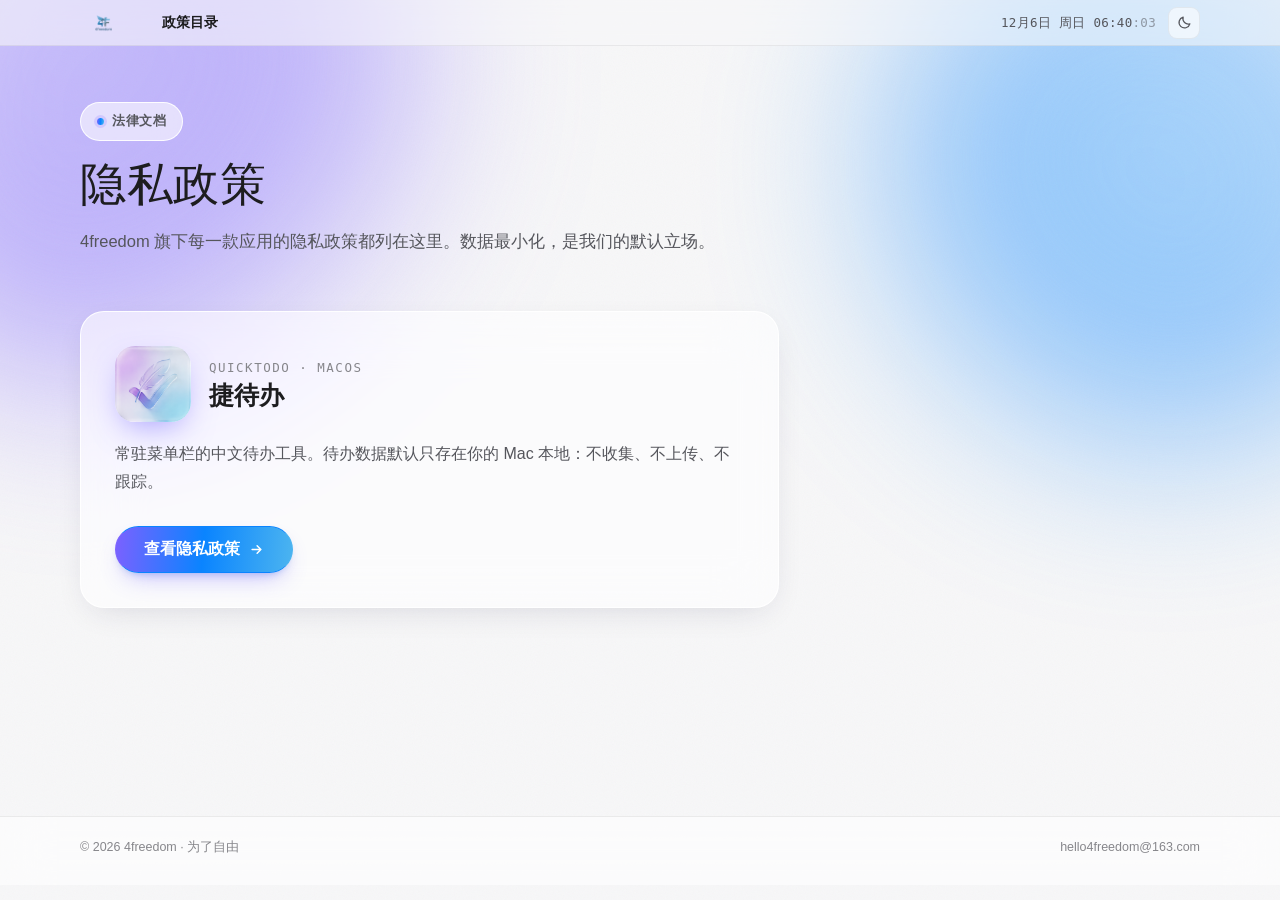
==== index.html @ 7335008e "新增：捷待办隐私政策页与政策目录首页" ====
<!DOCTYPE html>
<html lang="zh-CN">
<head>
  <meta charset="UTF-8">
  <meta name="viewport" content="width=device-width, initial-scale=1.0">
  <title>隐私政策目录 · 4freedom</title>
  <meta name="description" content="4freedom 旗下各款 macOS 应用的隐私政策与法律文档目录。">
  <link rel="icon" type="image/png" sizes="32x32" href="assets/img/favicon-32.png">
  <link rel="icon" type="image/png" sizes="16x16" href="assets/img/favicon-16.png">
  <link rel="apple-touch-icon" sizes="180x180" href="assets/img/apple-touch-icon.png">
  <meta name="theme-color" content="#f7f7f8">
  <link rel="canonical" href="https://kubmanong.github.io/privacy-policy/">
  <meta property="og:site_name" content="4freedom · 为了自由">
  <meta property="og:type" content="website">
  <meta property="og:url" content="https://kubmanong.github.io/privacy-policy/">
  <meta property="og:title" content="隐私政策目录 · 4freedom">
  <meta property="og:description" content="4freedom 旗下各款 macOS 应用的隐私政策与法律文档目录。">
  <meta property="og:locale" content="zh_CN">
  <!-- 首帧主题引导：在样式表渲染前设置 data-theme，避免夜间或手动暗色用户先看到浅色闪烁。
       判定规则与 main.js 保持一致（时间自动 / 手动锁定 / ?theme= 预览）；无 JS 时保持默认浅色 -->
  <script>
    (function () {
      "use strict";
      try {
        var v = localStorage.getItem("qt-theme");
        var mode = (v === "auto" || v === "light" || v === "dark") ? v : "auto";
        var h = new Date().getHours();
        var theme = mode === "auto" ? (h >= 6 && h < 18 ? "light" : "dark") : mode;
        var q = location.search.match(/[?&]theme=(dark|light)/);
        if (q) theme = q[1];
        document.documentElement.setAttribute("data-theme", theme);
        var mc = document.querySelector('meta[name="theme-color"]');
        if (mc) mc.setAttribute("content", theme === "dark" ? "#161618" : "#f7f7f8");
      } catch (e) { /* localStorage 不可用：保持默认浅色 */ }
    })();
  </script>
  <link rel="stylesheet" href="assets/fonts/smiley-sans.css">
  <link rel="stylesheet" href="assets/css/style.css">
</head>
<body>

  <div class="wallpaper" aria-hidden="true">
    <div class="blob blob-1"></div>
    <div class="blob blob-2"></div>
  </div>

  <header class="menubar">
    <div class="container menubar-inner">
      <a class="brand" href="index.html" aria-label="4freedom 隐私政策目录">
        <img class="brand-logo-png" src="assets/img/logo.png" alt="4freedom" width="400" height="223">
      </a>
      <nav class="nav" aria-label="主导航">
        <a href="index.html" aria-current="page">政策目录</a>
      </nav>
      <div class="menubar-right">
        <span class="menubar-clock" data-clock aria-hidden="true"></span>
        <button class="icon-btn" data-theme-toggle aria-label="切换明暗主题"></button>
        <button class="icon-btn menu-toggle" aria-label="打开菜单" aria-expanded="false">
          <svg width="15" height="15" viewBox="0 0 24 24" fill="none" stroke="currentColor" stroke-width="2" stroke-linecap="round"><path d="M4 7h16M4 12h16M4 17h16"/></svg>
        </button>
      </div>
    </div>
  </header>

  <nav class="mobile-nav" aria-label="移动端导航">
    <a href="index.html">政策目录</a>
  </nav>

  <main class="section" style="padding-top:calc(var(--menubar-h) + 56px)">
    <div class="container">
      <div class="section-head reveal">
        <span class="eyebrow"><span class="dot"></span>法律文档</span>
        <h1 class="section-title">隐私政策</h1>
        <p class="section-sub">4freedom 旗下每一款应用的隐私政策都列在这里。数据最小化，是我们的默认立场。</p>
      </div>
      <div class="product-grid">
        <article class="glass product-card reveal">
          <div class="product-card-top">
            <img class="product-icon" src="assets/img/app-icon.png" alt="捷待办应用图标" width="76" height="76" decoding="async">
            <div>
              <div class="product-en">QuickTodo · macOS</div>
              <h3 class="product-name">捷待办</h3>
            </div>
          </div>
          <p class="product-desc">
            常驻菜单栏的中文待办工具。待办数据默认只存在你的 Mac 本地：不收集、不上传、不跟踪。
          </p>
          <div class="product-actions">
            <a class="btn btn-primary" href="quicktodo/privacy.html">
              查看隐私政策
              <svg width="15" height="15" viewBox="0 0 24 24" fill="none" stroke="currentColor" stroke-width="2.4" stroke-linecap="round" stroke-linejoin="round"><path d="M5 12h14m0 0-6-6m6 6-6 6"/></svg>
            </a>
          </div>
        </article>
      </div>
    </div>
  </main>

  <footer class="footer" style="margin-top:80px">
    <div class="container">
      <div class="footer-bottom" style="border-top:none">
        <span>© 2026 4freedom · 为了自由</span>
        <div class="icp-links">
          <a href="mailto:hello4freedom@163.com">hello4freedom@163.com</a>
        </div>
      </div>
    </div>
  </footer>

  <script src="assets/js/main.js"></script>
</body>
</html>
---- assets/fonts/smiley-sans.css ----
@font-face {font-family: 'Smiley Sans Oblique';src: local('Smiley Sans Oblique'), url('L1_4e00_192.woff2');unicode-range: U+4E00-4E02,U+4E03,U+4E07-4E0C,U+4E0D-4E0F,U+4E10-4E12,U+4E13-4E15,U+4E16,U+4E18-4E1E,U+4E1F,U+4E22,U+4E24-4E28,U+4E2A-4E2C,U+4E2D,U+4E30,U+4E32,U+4E34,U+4E38-4E3C,U+4E3D-4E3F,U+4E43,U+4E45,U+4E48-4E4A,U+4E4B-4E51,U+4E52-4E55,U+4E56,U+4E58-4E5A,U+4E5D-4E62,U+4E66,U+4E70-4E72,U+4E73,U+4E7E,U+4E82,U+4E86,U+4E88-4E8A,U+4E8B-4E8D,U+4E8E-4E90,U+4E91-4E93,U+4E94-4E96,U+4E9A-4E9C,U+4E9E,U+4EA1-4EA3,U+4EA4-4EA8,U+4EA9,U+4EAB-4EAF,U+4EB2,U+4EBA,U+4EBF-4EC2,U+4EC5-4EC8,U+4ECA-4ECC,U+4ECD-4ECF,U+4ED1,U+4ED3-4ED5,U+4ED6-4EDA,U+4EE3-4EE6,U+4EEA,U+4EEC,U+4EF0,U+4EF2,U+4EF6-4EF8,U+4EFB,U+4EFD,U+4EFF,U+4F01,U+4F0A,U+4F0D,U+4F0F-4F12,U+4F17-4F1B,U+4F1E-4F21,U+4F24,U+4F26,U+4F2A,U+4F2F-4F31,U+4F34,U+4F36,U+4F38,U+4F3A,U+4F3C,U+4F43,U+4F46,U+4F4D-4F52,U+4F53,U+4F55,U+4F59,U+4F5B-4F5D,U+4F60,U+4F63,U+4F69,U+4F73,U+4F7F,U+4F84,U+4F86,U+4F88,U+4F8B,U+4F8D,U+4F96,U+4F9B,U+4F9D,U+4FA0,U+4FA3,U+4FA5-4FA9,U+4FAE-4FB0,U+4FB5-4FB7,U+4FBF,U+4FC3-4FC5,U+4FCA,U+4FCF-4FD1,U+4FD7-4FD9,U+4FDD,U+4FE0-4FE2,U+4FE9;font-display: swap;}
@font-face {font-family: 'Smiley Sans Oblique';src: local('Smiley Sans Oblique'), url('L1_4fea_192.woff2');unicode-range: U+4FEA,U+4FED-4FF0,U+4FF1,U+4FFA,U+5006,U+5009,U+500B,U+500D,U+5011-5013,U+5014,U+5018-501B,U+501F,U+5021,U+5026,U+502B,U+503A,U+503C,U+503E,U+5047,U+5049,U+504E-5050,U+505A,U+505C,U+5065,U+5074-5078,U+507F,U+5085,U+508D,U+5091,U+5098-509A,U+50A8,U+50AC-50AE,U+50B2-50B4,U+50B5,U+50B7,U+50BB,U+50BE,U+50C5,U+50CF,U+50D1,U+50DA,U+50DE,U+50E5,U+50E7,U+50F5,U+50F9,U+50FB,U+5100,U+5104,U+5109,U+5112,U+511F,U+512A,U+5132,U+513F,U+5141,U+5143-5147,U+5148-514A,U+514B-514E,U+5151-5153,U+5154,U+515A,U+515C,U+5162,U+5165,U+5167-516A,U+516B-516E,U+5170-5172,U+5173-517A,U+517B-517E,U+5180,U+5185,U+5188-518B,U+518C-518E,U+5192,U+5197,U+5199,U+519B-519D,U+51A0,U+51A4-51A6,U+51AC,U+51AF-51B1,U+51B2-51B4,U+51B5-51B8,U+51BB,U+51C0,U+51C4,U+51C6,U+51C9,U+51CC-51CE,U+51CF,U+51D1,U+51DB-51DE,U+51E0-51E2,U+51E4,U+51ED,U+51EF-51F2,U+51F3,U+51F6,U+51F8-51FC,U+51FD,U+51FF-5202,U+5203,U+5206-5208,U+520A,U+5211-5213,U+5217-521C,U+521D,U+5220,U+5224-5226,U+5228-522C,U+522E,U+5230,U+5236-523C,U+5242-5244,U+5247,U+524A,U+524D,U+5251,U+5254,U+5256,U+525B,U+525D,U+5265,U+5267;font-display: swap;}
@font-face {font-family: 'Smiley Sans Oblique';src: local('Smiley Sans Oblique'), url('L1_5268_192.woff2');unicode-range: U+5268,U+5269-526B,U+526F,U+5272,U+5275,U+527F,U+5283,U+5287-528A,U+528D,U+5291,U+529B,U+529D-52A2,U+52A3,U+52A8-52AC,U+52B1-52B4,U+52BF,U+52C1,U+52C3,U+52C7,U+52C9,U+52CB,U+52D2,U+52D5,U+52D8-52DA,U+52DD-52E0,U+52E2,U+52E4,U+52F3,U+52F5,U+52F8,U+52FA-52FC,U+52FE-5301,U+5305-5307,U+5308,U+5315-5318,U+5319,U+5320,U+5323,U+532A,U+5339-533C,U+533E-5342,U+5343,U+5347-534B,U+534E-5350,U+5351-5358,U+535A,U+535C,U+5360-5363,U+5364,U+5366-5368,U+536B,U+536F-5372,U+5373-5376,U+5377-5379,U+537B,U+537F,U+5382,U+5385-5387,U+5389,U+538B-538D,U+5395,U+5398,U+539A,U+539F,U+53A2,U+53A6,U+53A8,U+53AD,U+53B2,U+53BB,U+53BF,U+53C1-53C4,U+53C8-53CE,U+53D1,U+53D4,U+53D6-53DA,U+53DB,U+53E0,U+53E2-53E7,U+53E8-53F1,U+53F2-53F4,U+53F6-53FA,U+53FC-53FE,U+5401,U+5403-5405,U+5406,U+5408-540B,U+540C-5412,U+5413,U+5415,U+5417,U+541B,U+541D-5421,U+5426-542A,U+542B-5430,U+5431,U+5433-5436,U+5438-543A,U+543B;font-display: swap;}
@font-face {font-family: 'Smiley Sans Oblique';src: local('Smiley Sans Oblique'), url('L1_543c_192.woff2');unicode-range: U+543C,U+543E,U+5440,U+5442,U+5446,U+5448,U+544A,U+5450,U+5455,U+5458,U+545B-545D,U+5462,U+5468,U+5473,U+5475,U+547B-547E,U+5484,U+548B-548D,U+548F-5491,U+5492,U+5495-5497,U+5499,U+54A7-54A9,U+54AA,U+54AC,U+54B1,U+54B3,U+54B8,U+54BD,U+54C0-54C2,U+54C4,U+54C6-54CA,U+54CD-54CF,U+54D1,U+54D7,U+54DF,U+54E1,U+54E5-54E7,U+54E8-54EB,U+54ED-54EF,U+54F2,U+54FA,U+54FC,U+5501,U+5506-5508,U+5509,U+5510,U+5520,U+5524,U+5527,U+552C,U+552E-5530,U+5531,U+553E,U+5543-5545,U+5546,U+554A,U+554F,U+5553,U+555E,U+5561,U+5564-5567,U+556A,U+5570,U+5578,U+557C,U+5582,U+5584,U+5587,U+5589-558B,U+5598,U+559A,U+559C-559E,U+55A7,U+55AA,U+55AC,U+55AE,U+55B2-55B4,U+55B7,U+55BB,U+55C5-55C7,U+55CE,U+55D3,U+55DA,U+55DC,U+55E1,U+55E6,U+55FD,U+5600,U+5609,U+5614,U+5617,U+561B,U+5629,U+562F,U+5631-5633,U+5634,U+5636,U+5639,U+563B,U+563F,U+5668-566B,U+5674,U+5678,U+5687,U+568E,U+56A3,U+56A8,U+56B4,U+56B7,U+56BC,U+56C2,U+56CA,U+56D1,U+56DA-56DC,U+56DE,U+56E0,U+56E2,U+56E4,U+56EA,U+56ED,U+56F0-56F2,U+56F4,U+56FA,U+56FD-56FF,U+5703,U+5706,U+5708,U+570B,U+570D,U+5712-5714,U+5716,U+5718,U+571F,U+5723,U+5728,U+5730,U+573A,U+573E,U+5740,U+5747,U+574A,U+574E-5752,U+5757,U+575A-575C,U+575D,U+575F-5762,U+5764,U+5766,U+576A,U+576F,U+5777,U+5782-5784;font-display: swap;}
@font-face {font-family: 'Smiley Sans Oblique';src: local('Smiley Sans Oblique'), url('L1_5784_192.woff2');unicode-range: U+5784,U+578B,U+5792,U+579B,U+57A2,U+57A6,U+57AB,U+57AE,U+57C2-57C4,U+57CB,U+57CE,U+57DF-57E1,U+57F7,U+57F9-57FB,U+5802,U+5805-5807,U+5815,U+5821,U+5824,U+582A,U+582F-5832,U+5834-5836,U+583F,U+584A,U+584C,U+5851,U+5854,U+5857-5859,U+585E,U+586B,U+5875,U+5883,U+5885,U+588A,U+5893,U+5899,U+589C,U+589E-58A0,U+58A8-58AA,U+58AE,U+58B3,U+58BE,U+58C1,U+58C7,U+58D3,U+58D8,U+58DE-58E0,U+58E4,U+58E9,U+58EB-58ED,U+58EE-58F1,U+58F3,U+58F6,U+58F9-58FB,U+58FD,U+5904,U+5907,U+590D,U+590F,U+5915-5917,U+591A,U+591C,U+591F-5921,U+5922,U+5925,U+5927,U+5929-592C,U+592D-5930,U+5931,U+5934,U+5937-593B,U+593E,U+5947-594A,U+594B,U+594F,U+5951,U+5954,U+5956-5958,U+5960,U+5962,U+5965,U+5967,U+596A,U+596E,U+5973-5975,U+5976,U+5978-597A,U+597D,U+5982-5985,U+5986-5989,U+5992-5994,U+5996,U+5999,U+599D,U+59A5,U+59A8,U+59AE,U+59B3,U+59B9,U+59BB,U+59C6,U+59CA-59CC,U+59D0-59D2,U+59D3-59D5,U+59DA,U+59DC,U+59E5,U+59E8,U+59FB,U+59FF,U+5A01,U+5A03-5A05,U+5A07,U+5A18,U+5A1B-5A1D,U+5A1F,U+5A25,U+5A31,U+5A36,U+5A41,U+5A46,U+5A49,U+5A5A,U+5A66,U+5A6A,U+5A74,U+5A76,U+5A7F,U+5A92,U+5A9A,U+5AB3,U+5ABD,U+5AC1-5AC3,U+5AC9,U+5ACC,U+5AE9,U+5B0C,U+5B30,U+5B38,U+5B50,U+5B54-5B56,U+5B57-5B5A,U+5B5D,U+5B5F,U+5B63-5B65,U+5B66,U+5B69,U+5B6B;font-display: swap;}
@font-face {font-family: 'Smiley Sans Oblique';src: local('Smiley Sans Oblique'), url('L1_5b6c_192.woff2');unicode-range: U+5B6C,U+5B75,U+5B78,U+5B7D,U+5B81,U+5B83,U+5B85,U+5B87-5B8A,U+5B8B-5B8D,U+5B8F,U+5B97-5B9F,U+5BA0-5BA5,U+5BA6,U+5BAA-5BAC,U+5BAE,U+5BB0,U+5BB3-5BB7,U+5BB9,U+5BBD-5BC0,U+5BC2,U+5BC4-5BC8,U+5BCC,U+5BD2-5BD4,U+5BDD-5BE0,U+5BE1-5BE3,U+5BE5-5BE7,U+5BE8-5BEA,U+5BEB-5BED,U+5BF5-5BF7,U+5BF8-5BFD,U+5BFF,U+5C01,U+5C04,U+5C06-5C0C,U+5C0D-5C10,U+5C11,U+5C14,U+5C16,U+5C18,U+5C1A,U+5C1D,U+5C24,U+5C27,U+5C2C,U+5C31,U+5C34,U+5C38,U+5C3A,U+5C3C-5C43,U+5C45-5C47,U+5C48-5C4C,U+5C4D-5C50,U+5C51,U+5C55,U+5C5C,U+5C5E,U+5C60-5C63,U+5C64-5C66,U+5C6C,U+5C6F,U+5C71,U+5C79,U+5C7F,U+5C81-5C83,U+5C94,U+5C96-5C98,U+5C9B,U+5CA1,U+5CA9,U+5CAD,U+5CB3,U+5CB8,U+5CE1,U+5CE6,U+5CE8,U+5CED,U+5CF0,U+5CF6,U+5CFB,U+5CFD,U+5D07,U+5D0E,U+5D14,U+5D16-5D18,U+5D1B,U+5D29,U+5D2D,U+5D4C,U+5D84,U+5DBA,U+5DBC-5DBE,U+5DC5,U+5DCD,U+5DD2,U+5DDD-5DDF,U+5DE1-5DE3,U+5DE5-5DEA,U+5DEB,U+5DEE,U+5DF1-5DF5,U+5DF7,U+5DFE,U+5E01-5E04,U+5E05-5E07,U+5E08,U+5E0C,U+5E10,U+5E15-5E17,U+5E18,U+5E1A,U+5E1C-5E1E,U+5E25-5E27,U+5E2B,U+5E2D-5E2F,U+5E33,U+5E36;font-display: swap;}
@font-face {font-family: 'Smiley Sans Oblique';src: local('Smiley Sans Oblique'), url('L1_5e37_192.woff2');unicode-range: U+5E37-5E39,U+5E3D,U+5E45,U+5E4C,U+5E55,U+5E5F,U+5E62-5E64,U+5E6B,U+5E72-5E75,U+5E76,U+5E78-5E7A,U+5E7B-5E80,U+5E84,U+5E86-5E88,U+5E8A,U+5E8F-5E91,U+5E93-5E96,U+5E97,U+5E99-5E9B,U+5E9C,U+5E9E-5EA0,U+5EA6-5EA8,U+5EAB,U+5EAD,U+5EB5-5EB9,U+5EC1-5EC3,U+5EC8-5ECB,U+5ED3,U+5EDA,U+5EDF-5EE1,U+5EE2-5EE4,U+5EEC,U+5EF3,U+5EF6-5EF8,U+5EFA,U+5F00,U+5F02-5F05,U+5F0A,U+5F0F,U+5F13,U+5F15,U+5F17-5F19,U+5F1B,U+5F1F-5F21,U+5F25-5F28,U+5F2F,U+5F31,U+5F35,U+5F37,U+5F39-5F3B,U+5F48,U+5F4C,U+5F4E,U+5F52-5F54,U+5F55,U+5F59,U+5F62,U+5F64,U+5F69-5F6B,U+5F6C-5F6E,U+5F70-5F72,U+5F79,U+5F7B-5F7D,U+5F80-5F82,U+5F84-5F86,U+5F88,U+5F8A-5F8D,U+5F90-5F93,U+5F97-5F9A,U+5F9E,U+5FA1,U+5FAA,U+5FAE,U+5FB7,U+5FB9,U+5FBD,U+5FC3,U+5FC5-5FC7,U+5FCC-5FCE,U+5FD7-5FDA,U+5FE0,U+5FE7,U+5FEB,U+5FF1,U+5FF5,U+5FFD,U+5FFF-6002,U+600E,U+6012,U+6014-6017,U+601C-601E,U+6020-6022,U+6025,U+6027-6029,U+602A,U+602F,U+603B,U+6043,U+604B,U+604D,U+6050,U+6052,U+6055,U+6062,U+6064-6066,U+6068-606A,U+606C-606E,U+606F-6071,U+6073,U+6076,U+607C,U+6084-6086,U+6089,U+608D,U+6094,U+6096,U+609F-60A1,U+60A3,U+60A6,U+60A8,U+60AC,U+60AF,U+60B2,U+60B4,U+60B6,U+60BC,U+60C5,U+60CA-60CC,U+60D1;font-display: swap;}
@font-face {font-family: 'Smiley Sans Oblique';src: local('Smiley Sans Oblique'), url('L1_60d2_192.woff2');unicode-range: U+60D2,U+60D5,U+60DC,U+60DF-60E2,U+60E6-60EA,U+60EB,U+60ED,U+60EF-60F2,U+60F3,U+60F6,U+60F9,U+6101,U+6108-610A,U+610F,U+6115,U+611A-611C,U+611F,U+6123-6125,U+6127,U+613F,U+6148,U+614B-614D,U+614E,U+6155,U+6158,U+615A,U+6162-6164,U+6167-6169,U+616E,U+6170,U+6176-6178,U+6182,U+618A-618C,U+618E,U+6190-6192,U+6194,U+61A4,U+61A8,U+61AB,U+61B2,U+61B6,U+61BE,U+61C2,U+61C7-61CB,U+61D2,U+61E6,U+61F2,U+61F6-61F9,U+61FC,U+6200,U+6208,U+620A,U+620C,U+620E-6213,U+6216,U+6218,U+621A,U+622A,U+6230,U+6232-6235,U+6236-6238,U+623F-6242,U+6247,U+624B,U+624D-624F,U+6251-6255,U+6258,U+625B,U+6263,U+6267,U+6269,U+626B-6271,U+6273,U+6276,U+6279,U+627C,U+627E-6281,U+6284,U+628A,U+6291-6294,U+6295-6299,U+629A-629C,U+62A0-62A3,U+62A4-62A6,U+62AB-62AD,U+62B1,U+62B5,U+62B9,U+62BC-62BE,U+62C2,U+62C4-62C8,U+62C9,U+62CC-62CF,U+62D0,U+62D2-62D5,U+62D6-62DA,U+62DB-62DD,U+62DF,U+62E2-62E4,U+62E5-62EA,U+62EC-62EE,U+62EF,U+62F1,U+62F3-62F5,U+62F7,U+62FC-6300,U+6301-6303,U+6307,U+6309,U+630E,U+6311,U+6316,U+631A,U+631F-6322,U+6323-6326;font-display: swap;}
@font-face {font-family: 'Smiley Sans Oblique';src: local('Smiley Sans Oblique'), url('L1_6326_192.woff2');unicode-range: U+6326,U+6328,U+632A-632C,U+632F,U+633A,U+633D-633F,U+6342,U+6345-6347,U+6349,U+634C-6351,U+6355,U+635E-6360,U+6361-6364,U+6367,U+636E,U+6376-6378,U+637A-637C,U+6380,U+6382-6385,U+6388-638A,U+638C,U+638F-6391,U+6392,U+6398-639A,U+63A0,U+63A2,U+63A5,U+63A7-63AB,U+63B0,U+63B7,U+63BA,U+63C0,U+63C9,U+63CD,U+63CF-63D1,U+63D2,U+63DA-63DC,U+63E1,U+63E3,U+63E9-63EB,U+63ED-63EF,U+63F4,U+63FD,U+6400-6403,U+6405,U+640D,U+640F,U+6413-6415,U+6416-6418,U+641C,U+641E,U+642C-642E,U+6436,U+643A,U+6444,U+6446-6448,U+644A,U+6454,U+6458,U+645F,U+6467,U+6469,U+646F,U+6473,U+6478-647A,U+647B,U+6487-6489,U+6490-6494,U+6495,U+649A,U+649E,U+64A4-64A6,U+64A9,U+64AB-64AF,U+64B0,U+64B2,U+64B5,U+64BC,U+64BF,U+64C1-64C3,U+64C5,U+64C7,U+64CA-64CC,U+64CD-64CF,U+64D2,U+64D4,U+64DA,U+64E0-64E2,U+64E6,U+64EC,U+64F0-64F3,U+64F4,U+64FA,U+64FE,U+6500,U+6506,U+650F,U+6514,U+6519,U+651C-651E,U+6524,U+652A,U+652C,U+652F,U+6536,U+6539,U+653B,U+653E-6540,U+6545,U+6548,U+654C,U+654F,U+6551,U+6557-655A,U+655B,U+655E,U+6562-6564,U+6566,U+656C,U+6570,U+6572,U+6574-6576,U+6577-6579,U+6582-6584,U+6587,U+658B-658D,U+6591,U+6597,U+6599,U+659C,U+659F,U+65A4-65A6,U+65A7,U+65A9,U+65AC-65AE,U+65AF-65B1;font-display: swap;}
@font-face {font-family: 'Smiley Sans Oblique';src: local('Smiley Sans Oblique'), url('L1_65b1_192.woff2');unicode-range: U+65B1,U+65B7,U+65B9,U+65BD,U+65C1,U+65C5,U+65CB,U+65CF,U+65D7,U+65E0,U+65E2,U+65E5-65EA,U+65EC-65EE,U+65F1,U+65F6-65F8,U+65FA,U+6602,U+6606,U+660C,U+660E-6610,U+6613-6615,U+661F-6621,U+6625,U+6627-6629,U+662D,U+662F,U+663C,U+663E,U+6642-6644,U+6649,U+664B-664D,U+6652-6654,U+6655,U+665A,U+665D,U+6666,U+6668,U+666E-6671,U+6674,U+6676,U+667A,U+667E,U+6682,U+6687-6689,U+6691,U+6696-6698,U+66A2,U+66AB,U+66AE,U+66B4,U+66C6,U+66C9,U+66D9,U+66DD,U+66E0,U+66EC,U+66F0,U+66F2,U+66F4,U+66F8-66FA,U+66FC,U+66FE-6701,U+6703,U+6708-670A,U+670B,U+670D,U+6717,U+671B,U+671D,U+671F,U+6726,U+6728,U+672A-672D,U+672F,U+6731,U+6734-6736,U+673A,U+673D,U+6740,U+6742-6744,U+6746,U+6749,U+674E-6752,U+6756,U+675C,U+675F-6762,U+6765,U+6768,U+676D,U+676F-6772,U+677E-6780,U+6781,U+6784,U+6789,U+6790,U+6795,U+6797,U+679A,U+679C-679E,U+67A2-67A4,U+67AA-67AC,U+67AF,U+67B6,U+67C4,U+67CF-67D5,U+67DC,U+67E0,U+67E5,U+67EC,U+67F1,U+67F3-67F6,U+67FF,U+6805,U+6807-6809,U+680B,U+680F,U+6811,U+6813,U+6816-6818,U+6821,U+682A,U+6837-683A,U+683C-683E,U+6842-6844,U+6846,U+6848,U+684C,U+6850-6852,U+6854,U+6863,U+6865-6867,U+6868-686A,U+6876,U+6881,U+6885-6887,U+6897,U+689D,U+68A2,U+68A6-68A8;font-display: swap;}
@font-face {font-family: 'Smiley Sans Oblique';src: local('Smiley Sans Oblique'), url('L1_68a8_192.woff2');unicode-range: U+68A8,U+68AD,U+68AF-68B1,U+68B3,U+68C0,U+68C4,U+68C9,U+68CB,U+68CD,U+68D2,U+68D5,U+68D7-68D9,U+68DA,U+68DF-68E1,U+68E7,U+68EE,U+68F1-68F3,U+68F5,U+68FA,U+6905,U+690D-690F,U+6912,U+692D,U+6930,U+693F,U+694A,U+6953,U+695A,U+696D,U+6975,U+6977,U+697C,U+6982,U+6984,U+6986,U+6994-6996,U+699C,U+69A8,U+69AE,U+69B4,U+69CB,U+69CD,U+69D0,U+69DB,U+69F3,U+69FD,U+6A01-6A03,U+6A13,U+6A19,U+6A1E-6A20,U+6A21,U+6A23,U+6A2A,U+6A31,U+6A38-6A3A,U+6A44,U+6A4B,U+6A58-6A5A,U+6A5F,U+6A61-6A63,U+6A6B,U+6A71,U+6A80,U+6A90,U+6A94,U+6AA2,U+6AAC,U+6AB8,U+6ABB,U+6AC3,U+6AE5,U+6AFB,U+6B04,U+6B0A,U+6B20-6B24,U+6B27,U+6B32,U+6B3A,U+6B3D-6B3F,U+6B47,U+6B49,U+6B4C,U+6B4E,U+6B50,U+6B61-6B68,U+6B6A,U+6B72,U+6B78-6B7A,U+6B7B-6B7D,U+6B83,U+6B89-6B8C,U+6B96,U+6B98,U+6BB2,U+6BB4-6BB6,U+6BB7,U+6BBA,U+6BBC,U+6BBF-6BC2,U+6BC5-6BC7,U+6BCD,U+6BCF,U+6BD2,U+6BD4-6BD6,U+6BD9,U+6BDB,U+6BE1,U+6BEB,U+6BEF,U+6C08,U+6C0F,U+6C11,U+6C13-6C15,U+6C1B,U+6C22-6C24,U+6C27-6C29,U+6C2B,U+6C2E-6C30,U+6C34,U+6C38,U+6C41-6C43,U+6C47,U+6C49,U+6C57,U+6C59,U+6C5B,U+6C5D-6C62,U+6C64,U+6C6A,U+6C70,U+6C79-6C7B,U+6C7D,U+6C81,U+6C83,U+6C88-6C8A,U+6C90,U+6C92,U+6C96,U+6C99,U+6C9B,U+6C9F,U+6CA1,U+6CA5-6CA8,U+6CAA-6CAC,U+6CAE,U+6CB3,U+6CB8-6CBA;font-display: swap;}
@font-face {font-family: 'Smiley Sans Oblique';src: local('Smiley Sans Oblique'), url('L1_6cba_192.woff2');unicode-range: U+6CBA,U+6CBB-6CC0,U+6CC1,U+6CC4,U+6CC9-6CCB,U+6CCC,U+6CD5,U+6CDB,U+6CDE,U+6CE1-6CE4,U+6CE5,U+6CE8,U+6CEA,U+6CF0,U+6CF3,U+6CF5,U+6CFB-6CFE,U+6D01,U+6D0B,U+6D12,U+6D17,U+6D1B,U+6D1E,U+6D25,U+6D2A,U+6D32,U+6D36,U+6D3B-6D3F,U+6D41,U+6D45-6D48,U+6D4A-6D4C,U+6D4E-6D50,U+6D51,U+6D53,U+6D59,U+6D66,U+6D69-6D6B,U+6D6E,U+6D74,U+6D77-6D79,U+6D82,U+6D88-6D8A,U+6D8C,U+6D95,U+6D9B,U+6D9D,U+6DA1,U+6DA3-6DA5,U+6DA6-6DAA,U+6DAE-6DB0,U+6DB2,U+6DB5,U+6DBC,U+6DC0,U+6DC6,U+6DCB-6DCD,U+6DD1-6DD3,U+6DD8,U+6DDA,U+6DE1,U+6DE4,U+6DE8-6DEC,U+6DEE,U+6DF1,U+6DF3,U+6DF5,U+6DF7,U+6DF9-6DFC,U+6E05,U+6E0A,U+6E10,U+6E14,U+6E17,U+6E19,U+6E1B,U+6E1D,U+6E20-6E22,U+6E23-6E25,U+6E26,U+6E29,U+6E2C,U+6E2F,U+6E32,U+6E34,U+6E38,U+6E3A,U+6E3E,U+6E43,U+6E4A,U+6E56,U+6E58,U+6E67,U+6E6F,U+6E7E-6E80,U+6E83,U+6E85,U+6E89,U+6E90,U+6E9C-6E9E,U+6EA2,U+6EAA-6EAC,U+6EAF,U+6EB6,U+6EBA,U+6EC4-6EC6,U+6EC7,U+6ECB-6ECD,U+6ED1,U+6ED4,U+6EDA,U+6EDE,U+6EE1,U+6EE4-6EE6,U+6EE8-6EEA,U+6EEC,U+6EEF,U+6EF2,U+6EF4,U+6EFE-6F00,U+6F01-6F03,U+6F06,U+6F0F,U+6F13-6F15,U+6F20,U+6F22,U+6F2B,U+6F31-6F33,U+6F38,U+6F3E-6F40,U+6F47,U+6F51,U+6F54,U+6F58,U+6F5B-6F5D,U+6F64,U+6F6D-6F6F,U+6F70,U+6F80,U+6F84,U+6F86-6F89,U+6F8E,U+6F97,U+6F9C,U+6FA1;font-display: swap;}
@font-face {font-family: 'Smiley Sans Oblique';src: local('Smiley Sans Oblique'), url('L1_6fa2_192.woff2');unicode-range: U+6FA2,U+6FA4,U+6FB1,U+6FB3,U+6FC0-6FC2,U+6FC3,U+6FD2,U+6FD5,U+6FD8,U+6FDF,U+6FE4,U+6FEB,U+6FF1,U+6FFA,U+6FFE,U+7009,U+7011,U+7015,U+701D,U+703E,U+704C,U+7051,U+7058,U+7063,U+706B,U+706D,U+706F-7071,U+7075-7077,U+7078,U+707C-7080,U+7089-708B,U+708E,U+7092,U+7095,U+70AB-70AF,U+70B8-70BA,U+70BC,U+70C1-70C3,U+70C8,U+70CF,U+70D8-70DA,U+70DB,U+70DF,U+70E4,U+70E6-70E8,U+70EB,U+70ED,U+70F9,U+7109-710B,U+7115,U+711A,U+7121,U+7126,U+7130,U+7136,U+7149,U+714C,U+714E,U+7159,U+715E,U+7164-7166,U+7167,U+7169,U+716E,U+717D,U+7184,U+718A,U+718F,U+7192,U+7194,U+7199,U+719F,U+71AC,U+71B1,U+71C3,U+71C8,U+71D2,U+71D5,U+71D9,U+71DF,U+71E5-71E7,U+71ED,U+7206,U+720D,U+7210,U+721B,U+722A,U+722C-722E,U+7231-7233,U+7235-723B,U+723D-723F,U+7246-7249,U+724C,U+7259,U+725B,U+7261-7263,U+7267,U+7269,U+7272,U+7275,U+7279-727B,U+727D,U+7280-7282,U+72A7,U+72AC,U+72AF,U+72B6,U+72B9,U+72C0,U+72C2,U+72C8,U+72D0,U+72D7,U+72DE,U+72E0-72E2,U+72EC-72EF,U+72F0-72F2,U+72F8-72FA,U+72FC-72FE,U+730E,U+7316,U+7319,U+731B-731D,U+7329-732D,U+732E,U+7334,U+7336,U+733E-7340,U+7344-7346,U+734E,U+7368,U+7370,U+7372,U+7375,U+7378,U+737B,U+7384,U+7387,U+7389,U+738B,U+7396,U+739B,U+73A9,U+73AB,U+73AF-73B1,U+73B2,U+73B7,U+73BB,U+73CA,U+73CD;font-display: swap;}
@font-face {font-family: 'Smiley Sans Oblique';src: local('Smiley Sans Oblique'), url('L1_73ce_192.woff2');unicode-range: U+73CE,U+73E0,U+73ED,U+73FE,U+7403,U+7405-7407,U+7409,U+7410,U+7422,U+7433-7435,U+743C,U+7459,U+745E-7460,U+7463,U+7469-746B,U+7470,U+7483,U+74A7,U+74B0,U+74CA,U+74DC,U+74E2-74E5,U+74E6,U+74F6-74F8,U+7518,U+751A,U+751C,U+751F,U+7523,U+7525,U+7528-752A,U+752B,U+752F-7534,U+7535,U+7537-7539,U+753B,U+7545,U+754C,U+754F,U+7554,U+7559,U+755C-755E,U+7562,U+7565,U+756A-756C,U+7570,U+7574,U+7576,U+7578,U+7586-7588,U+758A,U+758F,U+7591,U+7597,U+7599-759B,U+759F,U+75A4,U+75AB,U+75AE-75B0,U+75B2,U+75B9,U+75BC,U+75BE,U+75C5,U+75C7,U+75CA,U+75D2,U+75D5,U+75D8,U+75DB,U+75E2,U+75EA,U+75F0,U+75F4,U+75F9,U+760B,U+7613,U+761F,U+7621,U+7624,U+7626-7628,U+7629-762C,U+7638,U+763E,U+7642,U+764C,U+765F,U+7661-7664,U+766C,U+7671,U+7678,U+767B-767F,U+7682,U+7684,U+7686-7688,U+7693,U+7696,U+76AE,U+76B1,U+76BA,U+76BF,U+76C6,U+76C8,U+76CA,U+76CF-76D3,U+76D4,U+76D6-76D9,U+76DB-76DD,U+76DE-76E0,U+76E1,U+76E3-76E5,U+76E7,U+76EE-76F0,U+76F2,U+76F4,U+76F8-76FA,U+76FC,U+76FE,U+7701,U+7709,U+770B,U+771F-7721,U+7728,U+772F,U+7736-7738,U+773C,U+7740-7742,U+7750,U+775B-775D,U+7761,U+7763,U+7766,U+776B-776D,U+7779,U+7784-7786,U+778E,U+7792,U+779E,U+77A7,U+77A9-77AB,U+77AC-77AE,U+77B3,U+77BB,U+77D7,U+77DA-77DC,U+77E2-77E4;font-display: swap;}
@font-face {font-family: 'Smiley Sans Oblique';src: local('Smiley Sans Oblique'), url('L1_77e4_192.woff2');unicode-range: U+77E4,U+77E5,U+77E9,U+77EB,U+77ED-77F0,U+77F3,U+77FD-7800,U+7801-7803,U+780C-780E,U+7814,U+7816,U+781A,U+7830,U+7834,U+7838,U+783E,U+7840,U+7845,U+7855,U+785D,U+786B-786D,U+786E-7870,U+788C-788F,U+7891,U+7897-7899,U+789F,U+78A7,U+78A9,U+78B0-78B2,U+78B3,U+78BA,U+78BC,U+78BE,U+78C1,U+78C5,U+78CA,U+78D5,U+78DA,U+78E8,U+78F7,U+7901,U+790E,U+7919,U+7926,U+792B-792D,U+793A,U+793C,U+793E,U+7940,U+7948,U+7956,U+795D-7961,U+7965,U+7968,U+796D,U+7977-7979,U+797F-7982,U+7984-7986,U+798D,U+798F,U+79A6,U+79AE,U+79B1,U+79B9,U+79BB,U+79BD-79C2,U+79C3,U+79C6,U+79C9,U+79CB,U+79CD,U+79D1-79D3,U+79D8,U+79DF,U+79E4,U+79E6-79E8,U+79E9,U+79EF-79F1,U+79F8,U+79FB,U+79FD,U+7A00,U+7A05,U+7A08,U+7A0B,U+7A0D-7A0F,U+7A1A,U+7A20,U+7A2D-7A2F,U+7A31,U+7A33,U+7A3B-7A3E,U+7A3F,U+7A46,U+7A4D-7A4F,U+7A57,U+7A62,U+7A69,U+7A74,U+7A76-7A78,U+7A7A,U+7A7F,U+7A81,U+7A83-7A85,U+7A8D,U+7A91-7A93,U+7A96-7A99,U+7A9C-7A9E,U+7A9F,U+7AA5,U+7AA9-7AAB,U+7AAE-7AB0,U+7ABA,U+7ABF,U+7AC4-7AC6,U+7AC8,U+7ACA-7ACC,U+7AD6,U+7AD9,U+7ADE-7AE1,U+7AE3,U+7AE5,U+7AED,U+7AEF,U+7AF6,U+7AF9,U+7AFF,U+7B0B,U+7B11,U+7B14,U+7B19,U+7B1B,U+7B26,U+7B28,U+7B2C,U+7B3C,U+7B46,U+7B49,U+7B4B,U+7B4D,U+7B4F-7B53,U+7B54,U+7B56,U+7B5B,U+7B5D,U+7B77;font-display: swap;}
@font-face {font-family: 'Smiley Sans Oblique';src: local('Smiley Sans Oblique'), url('L1_7b78_192.woff2');unicode-range: U+7B78,U+7B79,U+7B7E,U+7B80,U+7B95,U+7B97,U+7BA1,U+7BA9,U+7BAB,U+7BAD,U+7BB1,U+7BC0,U+7BC4,U+7BC7,U+7BC9,U+7BD3,U+7BE1,U+7BE9,U+7BEE,U+7BF1,U+7BF7,U+7C07,U+7C0D,U+7C21,U+7C27,U+7C38,U+7C3D-7C40,U+7C43,U+7C4C-7C4E,U+7C60,U+7C6C,U+7C6E,U+7C72-7C74,U+7C7B,U+7C7D,U+7C89,U+7C92,U+7C97-7C99,U+7C9F,U+7CA4-7CA6,U+7CAA,U+7CAE,U+7CB1,U+7CB5,U+7CB9,U+7CBE,U+7CCA,U+7CD5-7CD7,U+7CD9,U+7CDE-7CE1,U+7CE7,U+7CEF,U+7CFB,U+7CFE,U+7D00,U+7D04-7D06,U+7D09-7D0C,U+7D0D,U+7D10,U+7D14,U+7D17,U+7D19-7D1C,U+7D20-7D23,U+7D27,U+7D2B,U+7D2E-7D31,U+7D33,U+7D39,U+7D42,U+7D44,U+7D46,U+7D50,U+7D55,U+7D5E,U+7D61-7D63,U+7D66,U+7D68,U+7D6E,U+7D71-7D73,U+7D79,U+7D81,U+7D93,U+7D9C,U+7DA0,U+7DA2,U+7DAD,U+7DB1-7DB3,U+7DB4,U+7DBB,U+7DBD,U+7DBF,U+7DCA,U+7DD2,U+7DDA,U+7DDD-7DDF,U+7DE0,U+7DE3,U+7DE8-7DEA,U+7DEC,U+7DEF,U+7DF4,U+7E1B,U+7E23,U+7E2B,U+7E2E,U+7E31,U+7E37,U+7E3D-7E3F,U+7E41,U+7E43,U+7E54,U+7E5E,U+7E61,U+7E69-7E6B,U+7E6D,U+7E73,U+7E79,U+7E7C,U+7E8C,U+7E8F,U+7E96,U+7E9C,U+7EA0,U+7EA2,U+7EA4,U+7EA6-7EA8,U+7EAA-7EAD,U+7EAF,U+7EB1-7EB4,U+7EB5,U+7EB7-7EBB,U+7EBD,U+7EBF,U+7EC3-7EC9,U+7ECA,U+7ECD-7ED0,U+7ED1-7ED4,U+7ED5,U+7ED8-7EDB,U+7EDC-7EE0,U+7EE2-7EE4,U+7EE7,U+7EE9-7EEB,U+7EED;font-display: swap;}
@font-face {font-family: 'Smiley Sans Oblique';src: local('Smiley Sans Oblique'), url('L1_7eee_192.woff2');unicode-range: U+7EEE,U+7EF0,U+7EF3-7EF6,U+7EF7-7EF9,U+7EFC-7EFE,U+7EFF-7F01,U+7F05-7F07,U+7F09,U+7F0E,U+7F13-7F17,U+7F18,U+7F1A,U+7F1D,U+7F20,U+7F24,U+7F29,U+7F2D,U+7F30,U+7F34,U+7F38,U+7F3A,U+7F50-7F52,U+7F55,U+7F57,U+7F5A,U+7F62,U+7F69-7F6B,U+7F6E,U+7F70,U+7F72,U+7F75,U+7F77,U+7F85,U+7F8A,U+7F8E,U+7F94,U+7F9A,U+7F9E,U+7FA1,U+7FA4,U+7FA8-7FAA,U+7FB9,U+7FBD,U+7FC1,U+7FC5,U+7FD2,U+7FD4,U+7FD8,U+7FE0,U+7FE9,U+7FF0,U+7FF9,U+7FFB-7FFD,U+8000-8002,U+8003,U+8005,U+800C-800E,U+8010,U+8015,U+8017-801A,U+8033,U+8038,U+803B,U+803D,U+803F,U+8042,U+8046,U+804A-804D,U+8054,U+8056,U+8058,U+805A,U+805E,U+806A,U+806F-8071,U+8072-8074,U+8076-8078,U+807D-807F,U+8083,U+8085-8088,U+8089,U+808B-808D,U+8096,U+8098,U+809A-809C,U+809D,U+80A0-80A3,U+80A4-80A6,U+80A9-80AB,U+80AE-80B0,U+80B2,U+80B4,U+80BA,U+80BE-80C2,U+80C3,U+80C6,U+80CC,U+80CE,U+80D6,U+80DA,U+80DC,U+80DE,U+80E1,U+80E7,U+80F0,U+80F3,U+80F6,U+80F8,U+80FD,U+8102,U+8105-8107,U+8108-810B,U+810F-8112,U+8113,U+8116,U+811A,U+812B,U+812F,U+8131,U+8138-813A,U+813E,U+814A-814C,U+814E,U+8150,U+8154-8156,U+8165-8167,U+816B,U+816E,U+8170,U+8173,U+8178-817C,U+817E-8181,U+818A,U+818F,U+819A-819E,U+81A0,U+81A8-81AA,U+81BD,U+81BF-81C1;font-display: swap;}
@font-face {font-family: 'Smiley Sans Oblique';src: local('Smiley Sans Oblique'), url('L1_81c1_192.woff2');unicode-range: U+81C1,U+81C2,U+81C9-81CB,U+81CD,U+81D8,U+81E3,U+81E5,U+81E8,U+81EA,U+81ED,U+81F3-81F5,U+81FC,U+8200,U+8205-820B,U+820C-820E,U+8212,U+8214,U+821E-8220,U+822A,U+822C,U+8230-8232,U+8235-8237,U+8239,U+8247,U+8258-825A,U+8266,U+826F-8274,U+827A,U+827E,U+8282,U+828B,U+8292,U+8299,U+829C-829E,U+82A5-82A7,U+82AC-82AE,U+82AF,U+82B1,U+82B3,U+82B9,U+82BD,U+82C7,U+82CD,U+82CF,U+82D1,U+82D4,U+82D7,U+82DB,U+82DE-82E0,U+82E5-82E7,U+82F1,U+82F9,U+8301-8306,U+8309,U+830E,U+8327,U+832B-832D,U+8332,U+8335-8337,U+8338,U+8346,U+8349-834B,U+8350,U+8352,U+8354,U+8361,U+8363-8365,U+8367,U+836B,U+836F,U+8377,U+8389-838B,U+8396,U+83AB,U+83B1-83B3,U+83B7,U+83B9-83BB,U+83BD,U+83C7,U+83CA,U+83CC,U+83DC,U+83E0,U+83E9,U+83EF,U+83F1-83F3,U+8404,U+840A,U+840C-840F,U+841D,U+8424-8426,U+8427-8429,U+842C,U+843D,U+8449,U+8457,U+845B,U+8461,U+8463,U+8466,U+846B-846D,U+8471,U+8475,U+8477,U+8482,U+848B,U+8499,U+849C,U+84B2,U+84B8,U+84BC,U+84C4,U+84C9,U+84CB,U+84DD,U+84EC,U+84EE,U+8511,U+8513-8515,U+8517,U+851A,U+8521,U+8523,U+8525,U+852C-852E,U+853C-853E,U+8549-854B,U+8569-856B,U+856D,U+8574,U+857E,U+8584,U+8587,U+859B,U+85A6,U+85A9-85AB,U+85AF,U+85C9,U+85CD,U+85CF-85D1,U+85D5,U+85DD,U+85E4-85E6,U+85F9,U+85FB,U+8606-8608;font-display: swap;}
@font-face {font-family: 'Smiley Sans Oblique';src: local('Smiley Sans Oblique'), url('L1_8608_192.woff2');unicode-range: U+8608,U+860A-860C,U+8611,U+862D,U+863F,U+864E-8652,U+8655,U+865A-865D,U+865F,U+8667,U+866B,U+8679,U+867D-867F,U+8680-8683,U+868A,U+868C,U+8693,U+8695,U+86A3-86A5,U+86AA,U+86AF,U+86C0,U+86C7,U+86CB,U+86D9,U+86DB,U+86E4,U+86EE,U+86FB,U+86FE,U+8700,U+8702,U+8708,U+8712-8714,U+8715,U+8717-8719,U+871C,U+8721,U+873B,U+8747,U+8749,U+874C,U+874E,U+8755,U+8757,U+8759,U+8760,U+8766,U+8774,U+8776,U+8778,U+8783,U+878D,U+879E,U+87A2,U+87BA,U+87C0,U+87C6,U+87CB,U+87EC,U+87F2,U+87F9,U+87FB,U+8805,U+880D,U+8815,U+881F,U+8822,U+8836,U+883B,U+8840,U+8845-8847,U+884C-884E,U+8853-8855,U+8857,U+8859,U+885B,U+8861,U+8863,U+8865,U+8868,U+886B-886D,U+8870,U+8877,U+8881,U+8884,U+888B,U+888D,U+8896,U+889C,U+88AB,U+88AD,U+88B1,U+88C1-88C3,U+88C5,U+88CF,U+88D5,U+88D9,U+88DC-88DE,U+88E4,U+88F3,U+88F8-88FA,U+8902,U+8907,U+8910,U+8912,U+8925,U+892A,U+8932,U+8956,U+895F,U+896A,U+896F,U+8972,U+897F,U+8981,U+8986,U+898B,U+898F,U+8993,U+8996,U+89AA,U+89BA,U+89BD,U+89C0-89C3,U+89C4-89C7,U+89C8-89CA,U+89D2,U+89E3,U+89E6,U+89F8,U+8A00,U+8A02,U+8A08,U+8A0A,U+8A0E,U+8A13,U+8A18,U+8A1B,U+8A1D,U+8A1F,U+8A23,U+8A2A,U+8A2D,U+8A31,U+8A34,U+8A3A,U+8A50,U+8A55,U+8A5E,U+8A60,U+8A62,U+8A66,U+8A69,U+8A6D,U+8A71-8A74,U+8A87,U+8A89-8A8B,U+8A8D,U+8A93,U+8A95,U+8A98,U+8A9E,U+8AA0-8AA2,U+8AA3;font-display: swap;}
@font-face {font-family: 'Smiley Sans Oblique';src: local('Smiley Sans Oblique'), url('L1_8aa4_192.woff2');unicode-range: U+8AA4,U+8AA6,U+8AA8,U+8AAA,U+8AB0,U+8AB2,U+8AB9,U+8ABC,U+8ABF,U+8AC4,U+8AC7,U+8ACB,U+8AD2,U+8AD6,U+8ADC,U+8AE7,U+8AF1,U+8AF7-8AF9,U+8AFA,U+8AFE,U+8B00,U+8B02,U+8B04,U+8B0A,U+8B0E,U+8B17,U+8B19,U+8B1B,U+8B1D,U+8B20,U+8B2C,U+8B39,U+8B49,U+8B4F,U+8B58,U+8B5A,U+8B5C,U+8B66,U+8B6C,U+8B6F-8B71,U+8B74,U+8B77,U+8B7D,U+8B80,U+8B8A,U+8B93,U+8BA1-8BA3,U+8BA4-8BA6,U+8BA8-8BAA,U+8BAD-8BB1,U+8BB2-8BB4,U+8BB6,U+8BB8-8BBB,U+8BBC-8BC2,U+8BC4,U+8BC6,U+8BC8-8BCB,U+8BCD,U+8BD1,U+8BD5,U+8BD7,U+8BDA,U+8BDD-8BDF,U+8BE1-8BE3,U+8BE5-8BE7,U+8BEB-8BEE,U+8BEF,U+8BF1-8BF3,U+8BF4-8BF6,U+8BF7-8BF9,U+8BFA-8BFC,U+8BFD-8BFF,U+8C01,U+8C03,U+8C05-8C07,U+8C08,U+8C0A-8C0C,U+8C0D-8C0F,U+8C10,U+8C13,U+8C1A,U+8C1C,U+8C22-8C25,U+8C26,U+8C28,U+8C2C-8C2E,U+8C31,U+8C34,U+8C37,U+8C41,U+8C46,U+8C48,U+8C4C,U+8C4E,U+8C50,U+8C54,U+8C5A,U+8C61,U+8C6A-8C6D,U+8C79-8C7B,U+8C8C,U+8C93,U+8C9D-8C9F,U+8CA0-8CA3,U+8CA7-8CAD,U+8CAF,U+8CB3-8CB5,U+8CB6-8CB9,U+8CBB-8CBD,U+8CBF-8CC1,U+8CC2-8CC5,U+8CC7-8CC9,U+8CCA,U+8CD3,U+8CDC,U+8CDE,U+8CE0,U+8CE2-8CE5,U+8CE6,U+8CEA,U+8CEC-8CEE,U+8CF4,U+8CFA,U+8CFC-8CFE,U+8D05,U+8D08,U+8D0A,U+8D0D,U+8D0F,U+8D13,U+8D16,U+8D1B,U+8D1D-8D20;font-display: swap;}
@font-face {font-family: 'Smiley Sans Oblique';src: local('Smiley Sans Oblique'), url('L1_8d20_192.woff2');unicode-range: U+8D20,U+8D21-8D32,U+8D34-8D36,U+8D37-8D3D,U+8D3E-8D40,U+8D41-8D45,U+8D4B-8D4D,U+8D4E-8D51,U+8D54,U+8D56,U+8D58,U+8D5A-8D5C,U+8D5E,U+8D60-8D65,U+8D66,U+8D6B,U+8D70,U+8D74-8D78,U+8D81,U+8D85,U+8D8A-8D8C,U+8D95,U+8D99,U+8D9F,U+8DA3,U+8DA8,U+8DB3-8DB5,U+8DBE,U+8DC3,U+8DCB-8DCD,U+8DD1,U+8DDB,U+8DDD,U+8DDF,U+8DE4,U+8DE8,U+8DEA,U+8DEF,U+8DF3,U+8DF5,U+8DF7,U+8DFA,U+8E0A,U+8E0F-8E11,U+8E22,U+8E29-8E2B,U+8E31,U+8E34,U+8E42,U+8E44,U+8E48,U+8E4B,U+8E64,U+8E66,U+8E6C-8E6E,U+8E72,U+8E81,U+8E8D,U+8E8F,U+8EAB-8EAD,U+8EAF,U+8EB2,U+8EBA,U+8EC0,U+8ECA-8ECE,U+8ED2,U+8EDF,U+8EF8,U+8F03,U+8F09,U+8F14-8F16,U+8F1B,U+8F1D,U+8F29-8F2B,U+8F2F,U+8F38,U+8F3B,U+8F3E-8F40,U+8F44,U+8F49,U+8F4D-8F4F,U+8F5F,U+8F66-8F6A,U+8F6C,U+8F6E-8F71,U+8F74,U+8F7B,U+8F7D,U+8F7F,U+8F83,U+8F85-8F87,U+8F88-8F8A,U+8F90-8F92,U+8F93,U+8F96-8F98,U+8F99,U+8F9B-8F9D,U+8F9E-8FA0,U+8FA3,U+8FA6,U+8FA8-8FAA,U+8FAB,U+8FAD-8FB3,U+8FB9,U+8FBD-8FBF,U+8FC1-8FC3,U+8FC4-8FC6,U+8FC7-8FC9,U+8FCE,U+8FD0-8FD2,U+8FD4,U+8FD8-8FDA,U+8FDB-8FE0,U+8FE2,U+8FEA;font-display: swap;}
@font-face {font-family: 'Smiley Sans Oblique';src: local('Smiley Sans Oblique'), url('L1_8feb_192.woff2');unicode-range: U+8FEB,U+8FED,U+8FF0,U+8FF7,U+8FF9,U+8FFD,U+9000-9004,U+9006,U+9009-900B,U+900F-9011,U+9012,U+9014,U+9017,U+9019-901C,U+901D-9021,U+9022-9024,U+902E,U+9032,U+9038,U+903B-903D,U+903E,U+9042,U+9047,U+904A-904C,U+904D-9050,U+9053-9056,U+9057,U+9059,U+905C,U+905E,U+9060,U+9063,U+9065,U+9069,U+906D-906F,U+9072,U+9075,U+9077-9079,U+907A,U+907C,U+907F-9082,U+9084,U+908A,U+908F,U+9091,U+9093,U+90A3,U+90A6,U+90AA,U+90AE,U+90BB,U+90C1,U+90CA,U+90CE,U+90D1,U+90E8,U+90ED,U+90F5,U+90FD,U+9102,U+9109,U+9119,U+9127,U+912D,U+9130,U+9149,U+914C-914E,U+9152,U+9157,U+915D,U+9163,U+9165,U+916A,U+916C,U+9171,U+9175,U+9177-9179,U+917F,U+9187,U+9189,U+918B,U+9192,U+919C,U+919E,U+91AB-91AD,U+91C0-91C2,U+91C7,U+91CA-91D0,U+91D1,U+91D8,U+91DD,U+91E3,U+9209,U+920D-920F,U+9214-9216,U+921E,U+9223,U+9234,U+9240,U+9257,U+925B,U+9274,U+9280,U+9285,U+9298,U+929C,U+92B3,U+92B7,U+92C1,U+92C5,U+92D2,U+92E4,U+92EA,U+92F8,U+92FC,U+9304,U+9310,U+9318,U+9322,U+9326,U+9328,U+932B,U+932F,U+9333,U+934B,U+934D,U+935B,U+936C,U+9375,U+937E,U+938A,U+9396,U+93AC,U+93AE,U+93C8,U+93DF,U+93E1,U+93FD,U+942E,U+9435,U+9444,U+9452,U+9470,U+9472,U+947C-947E,U+947F,U+9488-948A,U+9493,U+9499,U+949D-94A1,U+94A2,U+94A5-94A8,U+94A9;font-display: swap;}
@font-face {font-family: 'Smiley Sans Oblique';src: local('Smiley Sans Oblique'), url('L1_94aa_192.woff2');unicode-range: U+94AA,U+94AE,U+94B1,U+94B3,U+94BB,U+94BE,U+94C1,U+94C3,U+94C5,U+94D0,U+94DB-94DE,U+94ED,U+94F2,U+94F6,U+94F8,U+94FA,U+94FE,U+9500-9502,U+9504-9506,U+9508,U+950B-950D,U+9510,U+9519-951B,U+9521,U+9523-9527,U+952E-9531,U+9539,U+953B,U+9540,U+9547,U+9550-9552,U+955C,U+9570,U+9576-9578,U+957F-9581,U+9583,U+9589,U+958B,U+958F,U+9591,U+9593,U+9598,U+95A3,U+95A5,U+95A8-95AA,U+95B1,U+95BB,U+95CA,U+95D6,U+95DC,U+95E1,U+95E8,U+95EA,U+95ED-95F1,U+95F2,U+95F4,U+95F7-95FC,U+95FD,U+9600-9602,U+9605,U+960E,U+9610,U+9614,U+961F,U+9632-9637,U+963B,U+963F,U+9644-9647,U+9648,U+964B-964E,U+9650,U+9655,U+965D,U+9661-9665,U+9668-966B,U+9670,U+9673,U+9675-9679,U+967D,U+9685-9687,U+968A-968C,U+968E-9691,U+9694-9696,U+9698-969A,U+969B-969D,U+96A7-96A9,U+96AA,U+96B1,U+96B6,U+96B8,U+96BE,U+96C0-96C2,U+96C4-96C8,U+96CC,U+96CF,U+96D5-96D7,U+96D9,U+96DB-96DD,U+96DE,U+96E2-96E4,U+96E8,U+96EA,U+96F2-96F4,U+96F6-96F8,U+96F9,U+96FB,U+96FE,U+9700,U+9704,U+9707,U+9709,U+970D-970F,U+971C,U+971E,U+9727,U+9732,U+9738-973A,U+9748,U+9752,U+9756,U+9759,U+975C,U+975E,U+9760-9763,U+9769,U+9774,U+9776,U+978B,U+978D,U+978F,U+97A0,U+97AD,U+97CC;font-display: swap;}
@font-face {font-family: 'Smiley Sans Oblique';src: local('Smiley Sans Oblique'), url('L1_97cd_266.woff2');unicode-range: U+97CD,U+97D3,U+97E7,U+97E9,U+97ED,U+97F3,U+97F5,U+97FB,U+97FF,U+9801-9804,U+9805-9807,U+9808,U+980C,U+9810-9814,U+9817-9819,U+982D,U+9830,U+9838-983A,U+983B,U+9846,U+984C-984E,U+9854,U+9858,U+985B,U+985E,U+9867,U+986B,U+986F,U+9871,U+9875-9878,U+9879-987C,U+987D-9880,U+9881-9883,U+9884-9889,U+988A,U+9891,U+9893,U+9896-9899,U+989C-989E,U+98A0,U+98A4,U+98A8,U+98C4,U+98CE,U+98D8,U+98DB,U+98DE-98E0,U+98EF,U+98F2,U+98FC-98FF,U+9903,U+9905,U+990A,U+990C,U+9910,U+9912-9914,U+9921,U+9928,U+993E,U+9945,U+994B,U+9951-9953,U+995E,U+9965,U+996D-996F,U+9970-9973,U+9975-9977,U+997A,U+997C,U+997F,U+9981,U+9985-9987,U+9988,U+998B,U+998D,U+998F,U+9992,U+9996,U+9999,U+99A8,U+99AC,U+99AE,U+99B1,U+99B3-99B5,U+99C1,U+99D0,U+99D2,U+99D5,U+99DB,U+99DD,U+99ED,U+99F1,U+99FF,U+9A0E,U+9A19,U+9A30,U+9A37,U+9A3E,U+9A45,U+9A55,U+9A57,U+9A5A,U+9A5F,U+9A62,U+9A6C,U+9A6E-9A72,U+9A73-9A75,U+9A76,U+9A79,U+9A7B-9A7D,U+9A7E,U+9A82,U+9A84,U+9A86-9A88,U+9A8C,U+9A8F,U+9A91,U+9A97,U+9A9A,U+9AA1,U+9AA4,U+9AA8,U+9AD2-9AD5,U+9AD8,U+9B13,U+9B25,U+9B27,U+9B3C,U+9B41-9B43,U+9B44-9B46,U+9B4F,U+9B54,U+9B5A,U+9B6F,U+9B91,U+9BAE,U+9BC9,U+9BE8,U+9C57,U+9C7C,U+9C81,U+9C8D,U+9C9C,U+9CA4,U+9CA8,U+9CAB,U+9CB8,U+9CC4,U+9CCD,U+9CCE,U+9CD6,U+9CDE,U+9CE5,U+9CF3-9CF5,U+9D09,U+9D15,U+9D1B,U+9D26,U+9D28,U+9D3B,U+9D3F,U+9D51,U+9D5D,U+9D6C,U+9D72,U+9DB4,U+9DD7,U+9DF9,U+9E1F,U+9E21,U+9E23,U+9E25-9E27,U+9E2D,U+9E2F,U+9E33,U+9E35,U+9E3D,U+9E3F,U+9E43,U+9E45,U+9E49-9E4B,U+9E4F,U+9E64,U+9E66,U+9E70,U+9E75,U+9E79,U+9E7D,U+9E7F,U+9E97,U+9EA5-9EA7,U+9EBB,U+9EBD,U+9EC3-9EC5,U+9ECE,U+9ED1,U+9ED4,U+9ED8,U+9EDE,U+9EE8,U+9EEF,U+9EF4,U+9F08,U+9F0E,U+9F13,U+9F20,U+9F3B,U+9F4A-9F4C,U+9F50,U+9F52,U+9F61,U+9F7F,U+9F84,U+9F8D,U+9F90,U+9F99,U+9F9C,U+9F9F;font-display: swap;}
@font-face {font-family: 'Smiley Sans Oblique';src: local('Smiley Sans Oblique'), url('L2_3918_96.woff2');unicode-range: U+3918,U+39D0,U+39DF,U+3E06,U+4056,U+43DD,U+497D,U+4983,U+4E0F,U+4E15,U+4E1E,U+4E42,U+4E5C,U+4E69,U+4E93,U+4E98,U+4E9F,U+4EA8,U+4EB3,U+4EB5-4EB7,U+4EC2-4EC5,U+4EC9,U+4ED5,U+4EDE-4EE0,U+4EE1,U+4EE8,U+4EEB,U+4EF5,U+4F09,U+4F0E,U+4F1B,U+4F22,U+4F25,U+4F27,U+4F2B,U+4F3D,U+4F57-4F59,U+4F5A,U+4F5D-4F60,U+4F64-4F66,U+4F6C,U+4F6F-4F71,U+4F76,U+4F7B-4F7D,U+4F7E,U+4F83,U+4F89,U+4F8F,U+4F91,U+4F94,U+4F97,U+4FA9-4FAB,U+4FAC,U+4FC5,U+4FCE,U+4FD1,U+4FDA,U+4FDE-4FE0,U+4FE3,U+4FE6,U+4FE8,U+4FEA,U+4FF3,U+4FF5-4FF7,U+4FF8,U+4FFE,U+500C,U+500F,U+501C,U+5025,U+5028-502B,U+502C-502E,U+5043,U+5048,U+504C,U+5055,U+506C,U+507B,U+507E,U+5080;font-display: swap;}
@font-face {font-family: 'Smiley Sans Oblique';src: local('Smiley Sans Oblique'), url('L2_5081_96.woff2');unicode-range: U+5081,U+5088,U+50A3,U+50A5,U+50A7,U+50A9,U+50D6,U+50ED-50EF,U+50F0,U+50F3,U+5106,U+5108,U+510B,U+5121,U+5140,U+5155-5157,U+516E,U+5195,U+51A2,U+51AA,U+51BC-51BE,U+51C7,U+51CB,U+51EB,U+51FC,U+5208,U+520D-520F,U+5216,U+522D,U+5233,U+523D,U+523F-5242,U+524B-524D,U+5250,U+525C,U+525E,U+5261,U+526E,U+527D,U+5281,U+5284,U+528A,U+5293,U+52A2,U+52AC-52AE,U+52BC,U+52BE,U+52D0,U+52D6,U+52F0,U+530D,U+530F-5311,U+531C-531E,U+5321,U+5326,U+532E,U+5345,U+535E-5360,U+5363,U+536E,U+5384,U+538D,U+539D,U+53A5,U+53A9,U+53AE,U+53BE,U+53C6,U+53DF,U+53F1,U+53F5,U+53FB,U+5421,U+5423,U+5432,U+543D,U+5443,U+544B,U+5452-5455,U+5456-5458,U+5463-5465,U+5466;font-display: swap;}
@font-face {font-family: 'Smiley Sans Oblique';src: local('Smiley Sans Oblique'), url('L2_5467_96.woff2');unicode-range: U+5467,U+5471-5473,U+5476-5479,U+5480,U+5482,U+5486,U+548E,U+5494,U+549A-549C,U+549D,U+54A3-54A5,U+54A6,U+54A9,U+54AB,U+54AF,U+54B4,U+54BB,U+54BF,U+54C2,U+54CC,U+54CF-54D1,U+54D3-54D6,U+54D9-54DB,U+54DD-54DF,U+54E7,U+54FD,U+550F,U+5511,U+5514,U+551B,U+5522-5524,U+5530,U+5533,U+5535,U+5537,U+553C,U+553F,U+5541,U+5549,U+5550,U+5555-5557,U+555C,U+5567,U+556C-556F,U+5575-5578,U+557B,U+557E,U+5580-5582,U+5583,U+5588,U+558B,U+558F,U+5591,U+5594,U+5599,U+559F,U+55B1,U+55B5,U+55B9,U+55BD-55BF,U+55C4,U+55C9,U+55CC-55CE,U+55D0-55D3,U+55D4,U+55D6,U+55DD-55E0,U+55E3-55E6,U+55E8,U+55EA-55ED;font-display: swap;}
@font-face {font-family: 'Smiley Sans Oblique';src: local('Smiley Sans Oblique'), url('L2_55ed_96.woff2');unicode-range: U+55ED,U+55EF,U+55F2-55F4,U+55F5,U+55F7,U+55FE,U+5601,U+5608,U+560C,U+560E,U+5618,U+561A,U+561E-5620,U+5621,U+5623-5625,U+5627,U+562C-562E,U+564C-564F,U+5653-5655,U+5657-565A,U+565C,U+5662,U+5664,U+566B-566D,U+5671,U+5676,U+567B-567D,U+5684-5687,U+568F,U+5693,U+56AF,U+56D4,U+56DF,U+56E1,U+56EB,U+56F5,U+56F9,U+56FF,U+5704,U+5709-570B,U+571C,U+5729-572B,U+572C-5730,U+5733,U+5739,U+573B,U+5742,U+574C-574E,U+575E,U+5768-576A,U+576B,U+576D,U+5773,U+577B-577D,U+5786,U+578C,U+5793,U+57A0-57A2,U+57A3-57A5,U+57A7,U+57A9,U+57AD,U+57B1,U+57B8,U+57D2,U+57D4-57D6,U+57D8-57DB,U+57DD,U+57E4,U+57ED,U+57EF;font-display: swap;}
@font-face {font-family: 'Smiley Sans Oblique';src: local('Smiley Sans Oblique'), url('L2_57f0_96.woff2');unicode-range: U+57F0,U+57F4-57F6,U+57F8,U+57FD,U+5807,U+5809,U+580B,U+580D,U+5811,U+5819,U+581E,U+5844,U+5846,U+584D,U+5862,U+586C,U+5879,U+587E,U+5880-5882,U+5889,U+5892,U+58BC,U+58C5,U+58D1,U+58D5,U+5914,U+5919,U+5924,U+592C,U+593C,U+5941-5943,U+5944,U+594E,U+5955,U+5958,U+595A,U+596D,U+5981,U+598A,U+598D,U+5997,U+599E,U+59A3-59A5,U+59A9-59AC,U+59AF,U+59B2,U+59BE,U+59D2,U+59D7-59D9,U+59DD,U+59E3,U+59EC,U+59EE,U+59F9,U+5A05-5A07,U+5A08-5A0A,U+5A0C,U+5A11,U+5A13,U+5A20,U+5A23,U+5A29,U+5A32,U+5A34,U+5A3C,U+5A40,U+5A4A,U+5A55,U+5A62,U+5A67,U+5A75,U+5A77,U+5A7A,U+5A9B,U+5AAA,U+5AAD,U+5AB2,U+5AB5,U+5AB8,U+5ABE,U+5AD2,U+5AD4,U+5AD6,U+5AD8,U+5ADA,U+5AE0-5AE2,U+5AE3;font-display: swap;}
@font-face {font-family: 'Smiley Sans Oblique';src: local('Smiley Sans Oblique'), url('L2_5ae4_96.woff2');unicode-range: U+5AE4,U+5AE6,U+5AEB,U+5AF1,U+5B09,U+5B16-5B18,U+5B34,U+5B37,U+5B40,U+5B51,U+5B53,U+5B5A-5B5D,U+5B62,U+5B65,U+5B6A,U+5B6C,U+5B70-5B72,U+5B73,U+5B7A,U+5B7F,U+5B93,U+5B95,U+5BA5,U+5BB8,U+5BD0,U+5BE4,U+5BEE,U+5BF0,U+5C15,U+5C1C,U+5C25,U+5C39,U+5C3B,U+5C50,U+5C59,U+5C63,U+5C66,U+5C7A,U+5C88,U+5C8C,U+5C90-5C92,U+5C98,U+5C9A,U+5CA2-5CA4,U+5CAB-5CAD,U+5CB1,U+5CB7,U+5CBF,U+5CC1,U+5CC4,U+5CCB,U+5CD2,U+5CD9,U+5CE3-5CE6,U+5CEA,U+5D02-5D04,U+5D06,U+5D1A,U+5D24,U+5D26,U+5D2E,U+5D34,U+5D3D,U+5D47,U+5D4A-5D4C,U+5D4E,U+5D56,U+5D58,U+5D5B,U+5D5D,U+5D69,U+5D6B-5D6D,U+5D6F,U+5D74,U+5D82,U+5D99,U+5D9D,U+5DB7,U+5DC9,U+5DCB,U+5DEF,U+5DFD,U+5E0F,U+5E11,U+5E14;font-display: swap;}
@font-face {font-family: 'Smiley Sans Oblique';src: local('Smiley Sans Oblique'), url('L2_5e15_96.woff2');unicode-range: U+5E15,U+5E19,U+5E1B,U+5E27,U+5E3B-5E3D,U+5E40,U+5E42,U+5E44,U+5E54,U+5E5B,U+5E5E,U+5E61,U+5E7A,U+5E8B,U+5E91,U+5E96,U+5EA0,U+5EA5,U+5EB9,U+5EBE,U+5EC4,U+5ED6,U+5EDB,U+5EE8,U+5EEA,U+5EFF,U+5F01,U+5F08,U+5F0B,U+5F11,U+5F29,U+5F2D,U+5F3C,U+5F40,U+5F57-5F59,U+5F5C-5F5E,U+5F65-5F68,U+5F77,U+5F82,U+5F87,U+5F89,U+5F95,U+5F9C,U+5FA8,U+5FAD,U+5FB5,U+5FBC,U+5FCF-5FD3,U+5FD6,U+5FDD,U+5FE1,U+5FE4,U+5FEA,U+5FED,U+5FF8,U+5FFB,U+5FFE,U+6002-6007,U+600D,U+600F,U+6019,U+601B,U+6026,U+6029,U+602B,U+6035,U+603C,U+603F,U+6041-6043,U+6053,U+6059-605B,U+6063,U+606A-606C,U+6078-607C,U+607D,U+607F,U+608C,U+6092,U+609A;font-display: swap;}
@font-face {font-family: 'Smiley Sans Oblique';src: local('Smiley Sans Oblique'), url('L2_609b_96.woff2');unicode-range: U+609B,U+609D,U+60AB,U+60AD,U+60B1,U+60B8,U+60BB,U+60C6-60C8,U+60D8,U+60DA,U+60DD,U+60EC,U+60EE,U+60F4,U+60FA,U+6100,U+6106,U+610E,U+6114,U+6120,U+6126,U+612B,U+614A,U+6151,U+615D,U+616B,U+6175,U+619A,U+61A7,U+61A9,U+61AC,U+61CB,U+61D1,U+61F5,U+61FE-6200,U+6206,U+620D,U+6215,U+6217,U+621B,U+621F,U+6221-6223,U+6225,U+622C,U+622E,U+623D-623F,U+6243,U+6248-624A,U+6261,U+6266,U+626A,U+6283,U+6289,U+6294,U+629F,U+62A8,U+62BB,U+62BF,U+62C3,U+62C8,U+62CA,U+62E4,U+62EE,U+6308,U+631B,U+631D-631F,U+6326,U+6332,U+6339,U+6343,U+634B,U+6369,U+636D,U+636F,U+637D,U+6387,U+638A,U+6396,U+63A3,U+63AC,U+63AE,U+63B3-63B5,U+63B8,U+63BC,U+63BE,U+63C4,U+63C6,U+63D6,U+63E0;font-display: swap;}
@font-face {font-family: 'Smiley Sans Oblique';src: local('Smiley Sans Oblique'), url('L2_63e1_96.woff2');unicode-range: U+63E1,U+63F3,U+63F6,U+63F8,U+63FF,U+640B,U+6410,U+641B,U+6420-6422,U+6426,U+642A,U+6434,U+643D,U+6441,U+6445,U+6448,U+6452,U+645E,U+646D,U+647D,U+6482,U+6484-6486,U+6499,U+64A3,U+64B7-64B9,U+64BA-64BC,U+64BE,U+64C0,U+64C4,U+64D8,U+64DE,U+64E2,U+64E4,U+64EF,U+64FB,U+6509,U+6512,U+6518,U+6522-6524,U+6525,U+652B,U+652E,U+6538,U+6555-6557,U+655D,U+656B,U+6590,U+6593,U+659B,U+65A1,U+65AB,U+65C3-65C5,U+65C6,U+65CC,U+65CE,U+65D2,U+65D6,U+65EE-65F1,U+65F8,U+65FB,U+6600,U+6603,U+6609-660B,U+6615,U+6619,U+661D,U+6631,U+6634-6637,U+6641,U+664F,U+6657,U+665E-6660,U+6661,U+6664,U+6677,U+6684,U+668C,U+669D,U+66A7-66A9,U+66B9,U+66BE,U+66DB-66DD;font-display: swap;}
@font-face {font-family: 'Smiley Sans Oblique';src: local('Smiley Sans Oblique'), url('L2_66dd_96.woff2');unicode-range: U+66DD,U+66E6,U+66E9,U+66F3,U+66F7,U+6710,U+6714-6716,U+672D,U+6748,U+674C,U+6753,U+675E,U+676A,U+6772-6774,U+6775,U+6777,U+677B-677D,U+6787,U+678B,U+679E,U+67A5,U+67A7-67A9,U+67AD,U+67B0,U+67B3,U+67B5,U+67B7-67B9,U+67C1,U+67C8,U+67D8-67DB,U+67DD-67DF,U+67E2,U+67E9,U+67EF-67F1,U+67FD,U+6800,U+6809-680B,U+680C,U+680E,U+681D,U+681F,U+6829,U+6832-6834,U+683E,U+6840-6842,U+6845,U+6849,U+684E,U+6853,U+6855,U+6861-6863,U+6864,U+6867,U+686B,U+6874,U+6877,U+6883,U+688F,U+6893,U+68B5,U+68BF,U+68C1-68C3,U+68E3,U+68F0,U+68F9,U+68FB-68FD,U+6901,U+690B,U+6910,U+691F-6921,U+6924,U+692A,U+6934,U+693D,U+6942,U+6954,U+695D,U+6960,U+6963,U+6966,U+696B;font-display: swap;}
@font-face {font-family: 'Smiley Sans Oblique';src: local('Smiley Sans Oblique'), url('L2_696c_96.woff2');unicode-range: U+696C,U+696E-6970,U+6978-697A,U+6988-698A,U+6996,U+699B,U+69A7,U+69AB,U+69AD,U+69B1,U+69B7,U+69BB,U+69C1,U+69CA,U+69CC,U+69CE,U+69D4,U+69DF-69E1,U+69ED,U+69F2,U+69FF,U+6A0A,U+6A17-6A19,U+6A28,U+6A2F,U+6A35,U+6A3D-6A3F,U+6A47,U+6A50,U+6A5B,U+6A79,U+6A7C,U+6A84,U+6A8E,U+6A97,U+6AA0,U+6AA9,U+6B24,U+6B38,U+6B43,U+6B46,U+6B59,U+6B81-6B83,U+6B84,U+6B86-6B88,U+6B8D,U+6B92-6B94,U+6B9A-6B9C,U+6BA1,U+6BAA,U+6BC2,U+6BCB,U+6BD3,U+6BD6-6BD8,U+6BEA,U+6BF3,U+6BF9,U+6BFD,U+6C05-6C08,U+6C0D,U+6C10,U+6C16,U+6C18-6C1B,U+6C1F,U+6C21,U+6C24,U+6C26,U+6C29-6C2B,U+6C30,U+6C32,U+6C40,U+6C46,U+6C4A,U+6C50,U+6C54-6C56,U+6C5C,U+6C68-6C6A,U+6C72,U+6C74;font-display: swap;}
@font-face {font-family: 'Smiley Sans Oblique';src: local('Smiley Sans Oblique'), url('L2_6c75_96.woff2');unicode-range: U+6C75,U+6C76,U+6C7E,U+6C82,U+6C85-6C87,U+6C8C,U+6C8F,U+6C93-6C95,U+6C9A,U+6CA3-6CA5,U+6CA8-6CAA,U+6CAD,U+6CB1,U+6CC5,U+6CD0,U+6CD3-6CD5,U+6CD6-6CD8,U+6CE0,U+6CEB,U+6CEE-6CF0,U+6CF1,U+6CF7-6CF9,U+6CFA,U+6CFE,U+6D04,U+6D07,U+6D0C,U+6D0E,U+6D19,U+6D27,U+6D2B,U+6D2E,U+6D31,U+6D33,U+6D35,U+6D39,U+6D43,U+6D4D,U+6D52,U+6D54-6D56,U+6D5A,U+6D5C,U+6D5E,U+6D60,U+6D63,U+6D65,U+6D6F,U+6D85,U+6D8E,U+6D91,U+6D93-6D95,U+6D9E-6DA1,U+6DAA-6DAC,U+6DB8,U+6DBF,U+6DC4-6DC6,U+6DC7,U+6DD6,U+6DD9,U+6DDD-6DDF,U+6DE0,U+6DE6,U+6DEC,U+6E0C-6E0F,U+6E11,U+6E1A,U+6E25,U+6E2B,U+6E2D,U+6E44,U+6E49,U+6E4D-6E4F,U+6E54,U+6E5B-6E5D,U+6E5F,U+6E6B,U+6E6E,U+6E72;font-display: swap;}
@font-face {font-family: 'Smiley Sans Oblique';src: local('Smiley Sans Oblique'), url('L2_6e73_96.woff2');unicode-range: U+6E73,U+6E86,U+6E8F,U+6E98,U+6E9F,U+6EA5,U+6EA7,U+6EB1-6EB3,U+6EB4,U+6EB7,U+6EBB,U+6EBD,U+6EC1-6EC4,U+6ECF,U+6ED3,U+6ED5,U+6ED7,U+6EDF,U+6EE2,U+6EE6,U+6EEA-6EEC,U+6EF9,U+6F09,U+6F15,U+6F1A,U+6F23,U+6F29-6F2B,U+6F2C-6F2E,U+6F2F,U+6F33,U+6F36,U+6F4B,U+6F4D,U+6F5E-6F60,U+6F62,U+6F66,U+6F72,U+6F74,U+6F78,U+6F7A,U+6F7C,U+6F89,U+6F8C-6F8E,U+6FA5,U+6FA7,U+6FB6,U+6FB9,U+6FC2,U+6FC9,U+6FD1,U+6FDE,U+6FE0-6FE2,U+6FEE-6FF1,U+701A-701C,U+7023,U+704F,U+705E,U+7064,U+7080,U+7085,U+7094,U+7096,U+7098-709A,U+709C-709E,U+70AF,U+70B1,U+70B3,U+70B7,U+70BB,U+70BD,U+70C0,U+70C3,U+70CA,U+70DC,U+70E8-70EA,U+70EC,U+70EF,U+70F4,U+70F7,U+70FD,U+7110,U+7113;font-display: swap;}
@font-face {font-family: 'Smiley Sans Oblique';src: local('Smiley Sans Oblique'), url('L2_7114_96.woff2');unicode-range: U+7114,U+7116-711A,U+711C,U+712F,U+7131,U+7145,U+714A,U+715C,U+7166,U+7168,U+7172-7174,U+7178,U+717A,U+7198,U+719C,U+71A0,U+71A5,U+71A8,U+71B5,U+71B9,U+71BE,U+71CE,U+71D4,U+71E0,U+71E7,U+71EE,U+71F4,U+71F9,U+71FC,U+721D,U+7228,U+7230,U+723B,U+723F,U+7241-7243,U+724D,U+7252,U+7256,U+725D,U+725F,U+7264,U+7266,U+726E-7270,U+727E,U+7284,U+728A-728C,U+728D,U+728F,U+7292,U+729F,U+72A2,U+72B0,U+72B7-72B9,U+72C1,U+72C4,U+72CD-72CF,U+72D2,U+72D9,U+72E8-72EA,U+72EF,U+72F2-72F4,U+72F7,U+72FA,U+7301,U+7303,U+7315,U+7317,U+731D-731F,U+7321-7323,U+7325,U+7331,U+7337,U+7339,U+7350,U+7352,U+7357,U+7360,U+736C-736E,U+7374,U+737A,U+737E,U+738E,U+7391;font-display: swap;}
@font-face {font-family: 'Smiley Sans Oblique';src: local('Smiley Sans Oblique'), url('L2_7392_96.woff2');unicode-range: U+7392,U+7395,U+7399,U+73A0-73A3,U+73A5-73A7,U+73AD-73AF,U+73B3,U+73BA,U+73C0,U+73C2,U+73C8-73CA,U+73CF-73D2,U+73D9,U+73DE,U+73E3,U+73E5,U+73E7,U+73E9,U+73F0,U+73F2,U+7407,U+740F,U+741A-741C,U+7424-7427,U+7428,U+742A-742D,U+742E-7431,U+7435-7437,U+743A,U+7441,U+7444,U+7455,U+7457,U+745A-745D,U+7464,U+746D,U+7476,U+747E,U+7480-7482,U+7487-7489,U+748B,U+748E,U+7490,U+7498,U+749C,U+749E-74A1,U+74A8-74AB,U+74BA,U+74D2,U+74D8,U+74E0,U+74EE-74F0,U+74F4,U+74FF,U+7504,U+750D,U+750F,U+7511,U+7515,U+752C-752E,U+753A,U+753E,U+7540,U+7548,U+754B,U+754E,U+755A-755C,U+7566,U+7572,U+7579,U+757F;font-display: swap;}
@font-face {font-family: 'Smiley Sans Oblique';src: local('Smiley Sans Oblique'), url('L2_7580_96.woff2');unicode-range: U+7580,U+7583,U+7594,U+7596,U+759D,U+75A0-75A2,U+75A3,U+75A5,U+75AC-75AE,U+75B1,U+75B3-75B6,U+75B8,U+75BD,U+75C2,U+75C8-75CA,U+75CD,U+75D4,U+75D9,U+75DE,U+75E3-75E5,U+75E6-75E9,U+75EB,U+75F1,U+75FC,U+75FF,U+7601,U+7603,U+7606,U+760A,U+760C-760E,U+7610,U+7618-761A,U+761B,U+7620,U+7622,U+7630,U+7633-7636,U+763C,U+763F,U+7643,U+764D,U+7654,U+7656,U+765C,U+765E,U+766B,U+766F-7671,U+7688,U+768B,U+768E,U+7691,U+7699-769B,U+76A4,U+76B2,U+76B4,U+76C2,U+76C5,U+76C9,U+76CD-76CF,U+76E5,U+76F1,U+7704,U+7707-7709,U+770A,U+770D,U+7719,U+7726,U+7729,U+772C-772E,U+7735,U+7738,U+773A,U+7743-7745,U+7747,U+7751,U+775A,U+7762,U+7765,U+7768;font-display: swap;}
@font-face {font-family: 'Smiley Sans Oblique';src: local('Smiley Sans Oblique'), url('L2_7769_96.woff2');unicode-range: U+7769,U+777D-7781,U+778B-778D,U+7791,U+779F-77A1,U+77A2,U+77A5,U+77B0,U+77BD,U+77BF,U+77CD,U+77DC,U+77EC,U+77F6,U+77F8,U+7800,U+7812,U+7817-7819,U+781C-781E,U+781F,U+7823,U+7825,U+7827,U+782D,U+7837,U+7839-783D,U+7847,U+784C,U+784E,U+7850,U+7852,U+7856-7858,U+786D,U+787C,U+7887,U+7889,U+7893,U+789A-789D,U+78A1,U+78A3,U+78B2,U+78B4,U+78CB,U+78D0,U+78D4,U+78D9,U+78EC,U+78F2,U+78F4,U+7905,U+7913,U+7934,U+7941,U+7946-7948,U+7949,U+794E,U+7953,U+7957,U+795A-795D,U+7962,U+796F,U+797A,U+797E,U+798A,U+79A7,U+79B3,U+79BA,U+79D5,U+79E3,U+79EB,U+79ED,U+79FE,U+7A02-7A04,U+7A14,U+7A17,U+7A1E,U+7A23,U+7A37,U+7A51,U+7A70;font-display: swap;}
@font-face {font-family: 'Smiley Sans Oblique';src: local('Smiley Sans Oblique'), url('L2_7a71_96.woff2');unicode-range: U+7A71,U+7A79,U+7A88,U+7A95,U+7AA0,U+7AA3,U+7AA6,U+7AA8,U+7AB3,U+7AB8,U+7AD1,U+7AE6,U+7AFA,U+7AFD,U+7B03-7B05,U+7B06,U+7B08,U+7B0A,U+7B0F,U+7B15,U+7B1E,U+7B20,U+7B24-7B26,U+7B2A,U+7B2E,U+7B33,U+7B38,U+7B3A,U+7B3E,U+7B47,U+7B4C,U+7B5A,U+7B60,U+7B62,U+7B6E,U+7B71-7B73,U+7B75,U+7B85,U+7B8B,U+7B8D,U+7B90,U+7B93-7B95,U+7B9C,U+7BA2,U+7BA6-7BA8,U+7BAA,U+7BAC,U+7BB4,U+7BB8,U+7BC1,U+7BC6,U+7BCC,U+7BD1,U+7BD9,U+7BDD,U+7BE5-7BE7,U+7BEA,U+7BFC,U+7BFE,U+7C0B-7C0D,U+7C16,U+7C1F,U+7C2A,U+7C40-7C42,U+7C74,U+7C7C,U+7C91,U+7C95,U+7C9C-7C9F,U+7CB2-7CB4,U+7CBC-7CBE,U+7CBF,U+7CC1,U+7CC5,U+7CCC-7CCE,U+7CD7,U+7CDC,U+7CE8,U+7D8F,U+7DA6,U+7DAE,U+7DB8,U+7DD8,U+7E20;font-display: swap;}
@font-face {font-family: 'Smiley Sans Oblique';src: local('Smiley Sans Oblique'), url('L2_7e21_96.woff2');unicode-range: U+7E21,U+7E27,U+7E3B,U+7E47,U+7E55,U+7E82,U+7E93,U+7E9B,U+7EA1,U+7EA3,U+7EA5,U+7EA8,U+7EAD,U+7EB0,U+7EB4,U+7EB6,U+7EBE,U+7EC0-7EC3,U+7EC9,U+7ECC,U+7ED4,U+7ED7,U+7EDB,U+7EE0-7EE2,U+7EE5-7EE7,U+7EE8,U+7EEB,U+7EEE-7EF0,U+7EF1-7EF3,U+7EF6,U+7EFA-7EFC,U+7EFE,U+7F01-7F05,U+7F07-7F09,U+7F0C,U+7F11-7F13,U+7F17,U+7F19,U+7F1B-7F1D,U+7F1F,U+7F21-7F24,U+7F25-7F29,U+7F2A-7F2D,U+7F2E-7F30,U+7F31-7F34,U+7F35-7F37,U+7F3D,U+7F42,U+7F44-7F46,U+7F54,U+7F58,U+7F5F,U+7F61,U+7F68,U+7F71,U+7F74,U+7F79,U+7F7D-7F7F,U+7F81,U+7F8C,U+7F91,U+7F9F,U+7FA7,U+7FAF-7FB1,U+7FB2,U+7FB8,U+7FBC,U+7FBF,U+7FCA,U+7FCC;font-display: swap;}
@font-face {font-family: 'Smiley Sans Oblique';src: local('Smiley Sans Oblique'), url('L2_7fcd_96.woff2');unicode-range: U+7FCD,U+7FCE,U+7FD5,U+7FDA,U+7FDF,U+7FE1,U+7FE5,U+7FEE,U+7FF1,U+7FF3,U+7FFA,U+8004,U+8006,U+800B,U+8012,U+8016,U+801C,U+8020,U+8022,U+8025-802B,U+8031,U+8036-8038,U+8043,U+8052,U+8069,U+8071,U+807F,U+8084,U+8093,U+809F,U+80AB,U+80B1,U+80BC-80BE,U+80C2,U+80C4,U+80CD,U+80D7,U+80D9,U+80DB,U+80DD,U+80E4-80E6,U+80E8,U+80EA-80EE,U+80EF,U+80F1,U+80F4,U+80FA,U+80FC,U+810D,U+8112,U+8114,U+8118,U+812C,U+8132,U+8146,U+8148,U+814C,U+8151,U+8153,U+815A,U+8160,U+8167,U+8169,U+816D,U+8171,U+8174,U+817C,U+8182,U+8188,U+8191,U+8198-819A,U+81A6,U+81B3,U+81BA-81BC,U+81C3,U+81C6,U+81CC,U+81DC,U+81E7,U+81EC,U+81EF,U+81FB,U+81FE,U+8202;font-display: swap;}
@font-face {font-family: 'Smiley Sans Oblique';src: local('Smiley Sans Oblique'), url('L2_8203_96.woff2');unicode-range: U+8203,U+8204,U+8210,U+821B-821D,U+8222,U+822B,U+8234,U+8237-8239,U+823B,U+8244,U+824B,U+825F,U+8268,U+826E,U+827D,U+827F,U+8284,U+828A,U+828D-828F,U+8291,U+8297,U+829F,U+82A1,U+82A8-82AC,U+82AE,U+82B7-82B9,U+82BC,U+82BE,U+82C1,U+82C4,U+82C8,U+82CB-82CD,U+82CE,U+82D2-82D4,U+82D5,U+82D8,U+82DC,U+82E1,U+82E3-82E5,U+82EB,U+82EF,U+82F4,U+82F7,U+82FB,U+8300,U+8306,U+830C,U+830F,U+8311,U+8313-8316,U+8317,U+831A,U+831C,U+8328,U+832D,U+832F,U+8331,U+8334,U+8339,U+833C,U+8340,U+8343,U+8347,U+834F,U+8351,U+835A,U+835C,U+835E-8361,U+8365-8367,U+8368-836B,U+836C,U+836E,U+8378,U+837B-837E,U+8385-8387,U+838E,U+8392;font-display: swap;}
@font-face {font-family: 'Smiley Sans Oblique';src: local('Smiley Sans Oblique'), url('L2_8393_96.woff2');unicode-range: U+8393,U+8398,U+839B-839D,U+839E,U+83A0,U+83A2,U+83A8-83AB,U+83B3-83B5,U+83B8,U+83BC,U+83C0-83C2,U+83C5,U+83CF,U+83D4,U+83D6,U+83D8,U+83DF,U+83E1,U+83EA,U+83F0,U+83F9,U+83FD,U+8401,U+8403,U+840B,U+840F,U+8411,U+8418,U+841C,U+8426,U+8431,U+8438,U+843C,U+8446,U+8451,U+845A,U+8469,U+846D,U+8473,U+8476,U+8478,U+847A,U+848C,U+8497,U+849F,U+84A1,U+84AF,U+84B4,U+84B9-84BB,U+84BD,U+84BF,U+84C1,U+84CA,U+84CD,U+84D0-84D2,U+84D3,U+84D6,U+84DF-84E1,U+84E5-84E7,U+84FC,U+84FF,U+851F,U+852B,U+8537-8539,U+853A-853C,U+8543,U+8548,U+8556,U+8559,U+855E,U+8564,U+8568,U+8572,U+857A-857C,U+8585,U+858A,U+858F,U+8594,U+859C,U+85A4,U+85A8,U+85AE,U+85B0,U+85B7;font-display: swap;}
@font-face {font-family: 'Smiley Sans Oblique';src: local('Smiley Sans Oblique'), url('L2_85b8_96.woff2');unicode-range: U+85B8,U+85B9,U+85C1,U+85D3,U+85DC,U+85E0,U+85E9,U+85FF,U+8605,U+8616,U+8627,U+8629,U+8638,U+8654,U+865E,U+8662,U+866C,U+866E,U+8671,U+867A-867D,U+867F,U+868B,U+868D,U+869C-869E,U+86A7-86AA,U+86AC,U+86B0-86B2,U+86B4,U+86B6,U+86C4,U+86C6,U+86C9-86CB,U+86CE-86D1,U+86D4,U+86D8,U+86DE-86E0,U+86E9,U+86ED,U+86F0-86F5,U+86F8-86FA,U+8703,U+8707,U+8709-870B,U+870D,U+871A,U+871E,U+8722-8724,U+8725,U+8729,U+872E,U+8731,U+8734,U+8737,U+873F,U+8748,U+8753,U+8763,U+8765,U+876E,U+8770,U+877B-877F,U+8782,U+8785,U+8788,U+878B,U+879F-87A1,U+87A8,U+87AB-87AE,U+87AF,U+87B3,U+87B5,U+87BD,U+87C4,U+87CA;font-display: swap;}
@font-face {font-family: 'Smiley Sans Oblique';src: local('Smiley Sans Oblique'), url('L2_87cb_96.woff2');unicode-range: U+87CB,U+87D1-87D3,U+87DB,U+87E0,U+87E5,U+87EA,U+87EE,U+87FE,U+880A,U+8813,U+8816,U+8821,U+8831-8833,U+8839,U+8844,U+8862,U+8869,U+886E,U+8872,U+887D-8880,U+8882,U+8885,U+8888,U+8892,U+88A2,U+88A4,U+88B7,U+88C6,U+88C9,U+88CE,U+88D2,U+88D4,U+88D8,U+88DF,U+88E2,U+88E5,U+88E8,U+88F0-88F2,U+88F4,U+88FE,U+890A,U+8913,U+8919-891C,U+891F,U+8921,U+892B,U+8930,U+8934,U+8936,U+8941,U+8944,U+895E,U+8966,U+897B,U+8983,U+89C7,U+89CA-89CC,U+89CE-89D2,U+89DA,U+89DE,U+89E5,U+89EB,U+89EF,U+89F3,U+8A03,U+8A07,U+8A16,U+8A1A,U+8A3E,U+8A48,U+8A5B,U+8A63,U+8A6B,U+8A79,U+8A85,U+8B05,U+8B07,U+8B3E,U+8B92,U+8B95,U+8BA3,U+8BA6-8BA8,U+8BAA-8BAC,U+8BB4;font-display: swap;}
@font-face {font-family: 'Smiley Sans Oblique';src: local('Smiley Sans Oblique'), url('L2_8bb5_96.woff2');unicode-range: U+8BB5,U+8BB7,U+8BC2-8BC4,U+8BC5,U+8BCB-8BCD,U+8BCF,U+8BD2-8BD5,U+8BD6,U+8BD8-8BDA,U+8BDB-8BDD,U+8BDF-8BE1,U+8BE3-8BE5,U+8BE7-8BEA,U+8BEE,U+8BF0,U+8BF3,U+8BF9,U+8BFC,U+8BFF-8C01,U+8C02,U+8C04,U+8C07,U+8C0C,U+8C0F,U+8C11-8C13,U+8C14-8C18,U+8C19,U+8C1B,U+8C1D,U+8C1F-8C22,U+8C25,U+8C27,U+8C29-8C2B,U+8C2E-8C31,U+8C32-8C34,U+8C35-8C37,U+8C47,U+8C49,U+8C55,U+8C62,U+8C68,U+8C73,U+8C78,U+8C82,U+8C85,U+8C89-8C8B,U+8C94,U+8C98,U+8CD2,U+8D32-8D34,U+8D36,U+8D3D,U+8D45,U+8D47-8D4B,U+8D4D,U+8D53,U+8D55,U+8D59,U+8D5C-8D5E,U+8D5F,U+8D67,U+8D6D,U+8D73,U+8D84,U+8D91,U+8D94,U+8DB1,U+8DB5;font-display: swap;}
@font-face {font-family: 'Smiley Sans Oblique';src: local('Smiley Sans Oblique'), url('L2_8db6_96.woff2');unicode-range: U+8DB6,U+8DB8,U+8DBA,U+8DBF,U+8DC4,U+8DC6,U+8DCE-8DD1,U+8DD6-8DD8,U+8DDA,U+8DDE,U+8DE3,U+8DEC,U+8DF6,U+8DF8-8DFA,U+8DFB,U+8E05,U+8E09,U+8E0C,U+8E12,U+8E14,U+8E1D-8E20,U+8E2C,U+8E2E-8E30,U+8E35,U+8E39-8E3B,U+8E3D,U+8E40-8E42,U+8E47,U+8E49-8E4B,U+8E51-8E53,U+8E59-8E5B,U+8E69,U+8E70,U+8E74,U+8E76,U+8E7C-8E80,U+8E85,U+8E87,U+8E8A,U+8E90,U+8E9C,U+8E9E,U+8EA5,U+8F25,U+8F45,U+8F6B,U+8F6D,U+8F71-8F74,U+8F76,U+8F78,U+8F7C,U+8F7E,U+8F82,U+8F84,U+8F87,U+8F8A-8F8C,U+8F8D-8F90,U+8F94-8F96,U+8F98,U+8F9A,U+8FD3,U+8FD5,U+8FE4-8FE7,U+8FE8-8FEA,U+8FEE,U+8FF8,U+9004-9006,U+900B,U+900D,U+9011,U+9016,U+9021;font-display: swap;}
@font-face {font-family: 'Smiley Sans Oblique';src: local('Smiley Sans Oblique'), url('L2_9022_96.woff2');unicode-range: U+9022,U+9026,U+902F,U+9035-9037,U+9041,U+9044,U+9050-9053,U+905B,U+9062,U+9068,U+9074,U+907D,U+9082-9084,U+9088,U+908B,U+9095,U+9097,U+9099,U+909B,U+909D,U+90A2,U+90AC,U+90AF-90B2,U+90B3-90B7,U+90B8-90BB,U+90BE,U+90C4-90C6,U+90C7,U+90CF,U+90D3,U+90D7,U+90DB-90DE,U+90E1-90E3,U+90E4,U+90E6-90E8,U+90EB,U+90EF,U+90F4,U+90F8,U+90FE-9100,U+9104,U+9112,U+9116,U+911E,U+9122,U+912F,U+9131-9133,U+9143,U+9146,U+914A-914C,U+9150,U+915A,U+915E,U+9161-9163,U+9164,U+9169,U+916E-9171,U+9176,U+9179,U+917D,U+9185,U+918C-918E,U+9190,U+919A-919C,U+91A2,U+91AA,U+91AE-91B0,U+91B4,U+91BA,U+91C9,U+91DC,U+91E9;font-display: swap;}
@font-face {font-family: 'Smiley Sans Oblique';src: local('Smiley Sans Oblique'), url('L2_91ea_96.woff2');unicode-range: U+91EA,U+91FA,U+923E,U+9251,U+925A,U+9278,U+927B,U+9291,U+92A5,U+92AE,U+92BB,U+92C6-92C9,U+9320,U+933E,U+9341,U+9358,U+936A,U+937A,U+9382,U+938F,U+93A2,U+93B3,U+93CA,U+93D6,U+9410,U+9433,U+943E,U+946B,U+9477,U+9487,U+948A-9490,U+9492,U+9495,U+9497,U+949A-949C,U+94A1,U+94A3-94A5,U+94A8,U+94AB,U+94AF-94B1,U+94B2,U+94B4-94B6,U+94B9-94BB,U+94BC-94BE,U+94BF-94C1,U+94C2,U+94C4,U+94C6,U+94C8-94CF,U+94D1-94D3,U+94D7,U+94D9,U+94DF-94E5,U+94E7-94ED,U+94EE-94F2,U+94F3,U+94F5,U+94F7,U+94FB-94FD,U+94FF,U+9502-9504;font-display: swap;}
@font-face {font-family: 'Smiley Sans Oblique';src: local('Smiley Sans Oblique'), url('L2_9504_96.woff2');unicode-range: U+9504,U+9506-9508,U+9509,U+950F,U+9511-9513,U+9514-9516,U+9517,U+951B-9520,U+9522,U+9528-952A,U+952D,U+9531-9533,U+9534-9539,U+9541-9543,U+9549-954B,U+954C-954E,U+954F,U+9552-9555,U+9556-9559,U+955A-955C,U+955D-955F,U+9560-9564,U+9566-9568,U+9569-956E,U+956F,U+9572-9576,U+95A1,U+95B9,U+95CC,U+95E9,U+95F1,U+95F3,U+95F5,U+95FC,U+95FE-9600,U+9602-9605,U+9606-960C,U+960D,U+960F,U+9611-9613,U+9615-9618,U+9619-961B,U+961C,U+9621,U+962A,U+962E,U+9631,U+9640,U+9642,U+9647,U+9649,U+9654;font-display: swap;}
@font-face {font-family: 'Smiley Sans Oblique';src: local('Smiley Sans Oblique'), url('L2_9655_96.woff2');unicode-range: U+9655,U+965B,U+965F,U+966C,U+9672,U+9688,U+968D,U+9697,U+96B0,U+96B3-96B5,U+96BC-96BE,U+96C9,U+96CD-96CF,U+96D2,U+96E0,U+96E9,U+96EF,U+96F1,U+9701,U+9706,U+9708,U+970F,U+9713,U+9716,U+9728,U+972A,U+972D,U+9730,U+973E,U+9753,U+975B,U+9765,U+9770,U+9773,U+9778,U+977A,U+977C,U+977F,U+9785,U+9791-9793,U+9798,U+97A1,U+97A3,U+97A7-97A9,U+97AB-97AD,U+97AF,U+97B2,U+97B4,U+97CB,U+97E6,U+97EA-97ED,U+97F6,U+9824,U+9874,U+9878,U+987C,U+9880,U+9883,U+9889,U+988C-9891,U+9894,U+9899-989C,U+989E-98A0,U+98A1-98A3,U+98A6-98A8,U+98D1-98D4,U+98D5,U+98D9,U+98E7-98E9,U+990D,U+991E,U+992E,U+9954-9956,U+9967-996A;font-display: swap;}
@font-face {font-family: 'Smiley Sans Oblique';src: local('Smiley Sans Oblique'), url('L2_996a_96.woff2');unicode-range: U+996A-996D,U+996F,U+9974,U+9977-997A,U+997D,U+9983-9985,U+9987,U+998A,U+9990-9992,U+9993-9996,U+9997,U+99A5,U+99AD,U+9A01,U+9A6D,U+9A77-9A79,U+9A7D,U+9A7F-9A82,U+9A85,U+9A88,U+9A8A-9A8C,U+9A8E,U+9A90,U+9A92-9A94,U+9A96,U+9A98,U+9A9B-9AA1,U+9AA2-9AA4,U+9AA5,U+9AA7,U+9AB0,U+9AB6-9AB9,U+9ABA,U+9ABC,U+9AC0-9AC3,U+9AC5,U+9ACB-9ACD,U+9AD1,U+9AE1,U+9AE6,U+9AEB,U+9AED,U+9AEF,U+9AF9,U+9AFB,U+9B03,U+9B08,U+9B0F,U+9B1F,U+9B23,U+9B32,U+9B3B,U+9B43,U+9B46-9B4A,U+9B4D,U+9B51,U+9C13,U+9C7F-9C81,U+9C82,U+9C85-9C89,U+9C8B,U+9C8E,U+9C90-9C92,U+9C94;font-display: swap;}
@font-face {font-family: 'Smiley Sans Oblique';src: local('Smiley Sans Oblique'), url('L2_9c95_133.woff2');unicode-range: U+9C95,U+9C9A-9C9C,U+9C9E-9CA4,U+9CA5,U+9CA7,U+9CA9,U+9CAE,U+9CB1-9CB6,U+9CB7,U+9CBB-9CBE,U+9CC0,U+9CC3,U+9CC5,U+9CC7,U+9CCA,U+9CCC,U+9CCE-9CD1,U+9CD3-9CD6,U+9CD7,U+9CD9,U+9CDC-9CDE,U+9CDF,U+9CE2,U+9E20,U+9E22,U+9E28-9E2D,U+9E2E,U+9E31-9E33,U+9E36-9E3A,U+9E3B,U+9E3E,U+9E41-9E43,U+9E44,U+9E46-9E49,U+9E4B-9E4D,U+9E50-9E52,U+9E55,U+9E57-9E59,U+9E5A-9E5D,U+9E5E,U+9E67,U+9E69-9E6F,U+9E73,U+9E82,U+9E87-9E89,U+9E8B,U+9E92-9E94,U+9E9D,U+9E9F,U+9EB8,U+9EBE,U+9ECD,U+9ECF,U+9EDB-9EDE,U+9EDF,U+9EE0,U+9EE2,U+9EE5,U+9EE7,U+9EE9-9EEB,U+9EFB-9EFD,U+9EFE,U+9F0B,U+9F0D,U+9F10,U+9F19,U+9F22,U+9F2C,U+9F2F,U+9F39,U+9F3E,U+9F41,U+9F49,U+9F51,U+9F67,U+9F72,U+9F80,U+9F83,U+9F85,U+9F87-9F8D,U+9F94,U+9F9A-9F9C,U+9FA0,U+E62C;font-display: swap;}
@font-face {font-family: 'Smiley Sans Oblique';src: local('Smiley Sans Oblique'), url('L3_20_64.woff2');unicode-range: U+20-60;font-display: swap;}
@font-face {font-family: 'Smiley Sans Oblique';src: local('Smiley Sans Oblique'), url('L3_60_64.woff2');unicode-range: U+60-7F,U+A0-C1;font-display: swap;}
@font-face {font-family: 'Smiley Sans Oblique';src: local('Smiley Sans Oblique'), url('L3_c1_64.woff2');unicode-range: U+C1-101;font-display: swap;}
@font-face {font-family: 'Smiley Sans Oblique';src: local('Smiley Sans Oblique'), url('L3_101_64.woff2');unicode-range: U+101-114,U+116-12C,U+12E-138,U+139-13F,U+141-148;font-display: swap;}
@font-face {font-family: 'Smiley Sans Oblique';src: local('Smiley Sans Oblique'), url('L3_148_64.woff2');unicode-range: U+148,U+14C-166,U+167-17F,U+18F,U+192,U+1A0-1A2,U+1AF-1B1,U+1CD-1D4;font-display: swap;}
@font-face {font-family: 'Smiley Sans Oblique';src: local('Smiley Sans Oblique'), url('L3_1d4_64.woff2');unicode-range: U+1D4-1DD,U+218-21C,U+237,U+259,U+2BC,U+2C6-2C8,U+2C9-2CC,U+2D8-2DE,U+374-376,U+37E,U+384-38B,U+38C,U+38E-3A2,U+3A3-3A9;font-display: swap;}
@font-face {font-family: 'Smiley Sans Oblique';src: local('Smiley Sans Oblique'), url('L3_3a9_64.woff2');unicode-range: U+3A9-3CF,U+3DF-3E1,U+400-402,U+404,U+406-408,U+40D-40F,U+410-421;font-display: swap;}
@font-face {font-family: 'Smiley Sans Oblique';src: local('Smiley Sans Oblique'), url('L3_421_64.woff2');unicode-range: U+421-452,U+454,U+456-458,U+45D-45F,U+490-492,U+1E20-1E22,U+1E80-1E86;font-display: swap;}
@font-face {font-family: 'Smiley Sans Oblique';src: local('Smiley Sans Oblique'), url('L3_1e86_64.woff2');unicode-range: U+1E86,U+1E9E,U+1EA0-1EDF;font-display: swap;}
@font-face {font-family: 'Smiley Sans Oblique';src: local('Smiley Sans Oblique'), url('L3_1edf_64.woff2');unicode-range: U+1EDF-1EFA,U+2013-2015,U+2018-201B,U+201C-201F,U+2020-2023,U+2025-2027,U+2030,U+2039-203B,U+2044,U+20AC,U+2103,U+2109,U+2116,U+2121-2123,U+2160-216C,U+2170-2172;font-display: swap;}
@font-face {font-family: 'Smiley Sans Oblique';src: local('Smiley Sans Oblique'), url('L3_2172_64.woff2');unicode-range: U+2172-217A,U+2190-2194,U+2196-219A,U+2212,U+221A,U+221E,U+2248,U+2260,U+2460-246A,U+2474-2495;font-display: swap;}
@font-face {font-family: 'Smiley Sans Oblique';src: local('Smiley Sans Oblique'), url('L3_2495_64.woff2');unicode-range: U+2495-249C,U+2665,U+2E3A,U+3000-3003,U+3008-3012,U+3014-3018,U+3041-3067;font-display: swap;}
@font-face {font-family: 'Smiley Sans Oblique';src: local('Smiley Sans Oblique'), url('L3_3067_64.woff2');unicode-range: U+3067-3095,U+30A1-30B3;font-display: swap;}
@font-face {font-family: 'Smiley Sans Oblique';src: local('Smiley Sans Oblique'), url('L3_30b3_64.woff2');unicode-range: U+30B3-30F3;font-display: swap;}
@font-face {font-family: 'Smiley Sans Oblique';src: local('Smiley Sans Oblique'), url('L3_30f3_64.woff2');unicode-range: U+30F3-30FB,U+30FC,U+3220-322A,U+3231,U+32A3,U+338E-3390,U+339C-339F,U+33A1,U+33C4,U+33CE,U+33D1-33D3,U+33D5,U+4E0C,U+4E28,U+4E2C,U+4E36,U+4E3F,U+4E47,U+4E8D,U+4EA0,U+4EBB,U+4EDD,U+4EF3,U+4F32,U+4F67,U+4F74,U+4FDC,U+502E,U+50BA,U+50E6,U+50EC,U+5107,U+5181-5183,U+5196,U+51AB,U+51B1,U+51F5,U+5202,U+5282,U+5290,U+52F9,U+531A,U+5369;font-display: swap;}
@font-face {font-family: 'Smiley Sans Oblique';src: local('Smiley Sans Oblique'), url('L3_536a_64.woff2');unicode-range: U+536A,U+537A,U+53A3,U+53B6,U+5412,U+5416,U+5459,U+54AD,U+54D2,U+54DC,U+54F3,U+54FF,U+552A,U+55B0,U+560F,U+56D7,U+56DD,U+575C,U+5776,U+5785,U+57B2,U+57B4,U+57CF,U+5800,U+5820,U+5865,U+589A,U+5902,U+5ADC,U+5B32,U+5B80,U+5B84,U+5C22,U+5C6E,U+5C8D,U+5C99,U+5C9C,U+5CB5,U+5CBD,U+5D1E,U+5D27,U+5D3E,U+5DDB,U+5E31,U+5E80,U+5EB3,U+5ED1-5ED3,U+5EF4,U+5EFE,U+5F2A,U+5F50,U+5F56,U+5F61,U+5F73,U+5FC4,U+5FC9,U+5FEE,U+600A,U+605D,U+6067,U+6083,U+610D,U+619D,U+61B7;font-display: swap;}
@font-face {font-family: 'Smiley Sans Oblique';src: local('Smiley Sans Oblique'), url('L3_61b8_64.woff2');unicode-range: U+61B8,U+61D4,U+620B,U+6224,U+624C,U+62DA,U+62F6,U+6322,U+6371,U+638E,U+63AD,U+63CE,U+63DE,U+63F2,U+640C,U+643F,U+647A,U+6496,U+64D0,U+64D7,U+6534-6536,U+6549,U+65BC,U+6654,U+6656,U+670A,U+6769,U+6798,U+67C3,U+6844,U+684A,U+6860,U+6939,U+6957,U+695E,U+6971,U+6980,U+6987,U+698D,U+6998,U+6A65,U+6A91,U+6AAB,U+6B37,U+6B39,U+6BB3,U+6BF5,U+6C15,U+6C35,U+6C3D,U+6CB2,U+6CF6,U+6D1A,U+6D48,U+6D7C,U+6DFC,U+6E16,U+6E53,U+6EE0,U+6F24,U+6F46,U+7035,U+7039,U+706C;font-display: swap;}
@font-face {font-family: 'Smiley Sans Oblique';src: local('Smiley Sans Oblique'), url('L3_706d_64.woff2');unicode-range: U+706D,U+71B3,U+727F,U+72AD,U+72B4,U+72C3,U+72F4,U+72FB,U+730A,U+7313,U+7338,U+734D,U+736F,U+739F,U+740A,U+7477,U+74DE,U+7513,U+7519,U+758B,U+7592,U+75B0,U+75C3-75C5,U+75D6,U+7600,U+7605,U+7615,U+7617,U+7625,U+762D,U+7640,U+771A,U+7722,U+778D,U+77B5,U+77E7,U+7809,U+7811,U+7826,U+7829,U+782C,U+786A,U+7877,U+78A5,U+78B9,U+78C9,U+78FA,U+791E,U+7924,U+793B,U+7967,U+799A,U+7A06,U+7A39,U+7A78,U+7A80,U+7A86,U+7AAC-7AAE,U+7B2B,U+7B31,U+7B45,U+7B58,U+7B7B;font-display: swap;}
@font-face {font-family: 'Smiley Sans Oblique';src: local('Smiley Sans Oblique'), url('L3_7b7c_64.woff2');unicode-range: U+7B7C,U+7B9D,U+7BA8,U+7BDA,U+7C0F,U+7C26,U+7CA2,U+7CC7-7CC9,U+7CF8,U+7D77,U+7E9F,U+7EA9,U+7ECB,U+7ED0,U+7F0B,U+7F0D,U+7F0F,U+7F9D,U+7FE6,U+8014,U+8035,U+804D,U+8080,U+809C,U+80AD,U+80B7,U+80E9,U+80F2,U+810E,U+811E,U+8136,U+8159,U+817D,U+81A3,U+81AA,U+81C1,U+8201,U+8221,U+8223,U+8228,U+822D,U+822F,U+8233,U+823E,U+8249,U+824F,U+825A,U+8274,U+8279,U+8288,U+828F,U+8298,U+82A4,U+82B0,U+82B4,U+82CA,U+82E0,U+8307-8309,U+831B,U+8333,U+833A,U+835B,U+836D;font-display: swap;}
@font-face {font-family: 'Smiley Sans Oblique';src: local('Smiley Sans Oblique'), url('L3_836e_64.woff2');unicode-range: U+836E,U+83B0,U+83B6,U+83DD,U+83E5,U+83F8,U+8406,U+8459,U+845C,U+8487-848A,U+848E,U+84E3,U+84F0,U+850C,U+8539,U+8579,U+863C,U+864D,U+86B5,U+86BA,U+86D1,U+873E,U+8764,U+8793,U+8797,U+87D3,U+8803,U+881B,U+883C,U+8864,U+88BC,U+88E3,U+88FC,U+89CC,U+89D6,U+89DC,U+8B26,U+8BA0,U+8BCE,U+8BF6,U+8C18,U+8C2B,U+8D40,U+8D46,U+8DBC,U+8DEB,U+8DFD,U+8E23,U+8E6F,U+8E94,U+8ECE,U+8F75,U+8F77,U+8F79-8F7B,U+8F81,U+8FB6,U+8FF3,U+902D,U+9058,U+90A1,U+90D0,U+9123;font-display: swap;}
@font-face {font-family: 'Smiley Sans Oblique';src: local('Smiley Sans Oblique'), url('L3_9124_64.woff2');unicode-range: U+9124,U+9139,U+914E-9150,U+9172,U+9174,U+917E,U+9191,U+91A3,U+91AD,U+91B5,U+928E,U+9485-9487,U+9490,U+9494,U+949C,U+94AA,U+94AC-94AE,U+94B6-94B9,U+94D5-94D7,U+94D8,U+94DE,U+94E5,U+94F4,U+94F9,U+94FD,U+950A,U+950D-950F,U+9513,U+9516,U+9518,U+952A-952D,U+953A,U+953C,U+953E-9540,U+9544-9547,U+954E,U+9559,U+955F,U+9564-9566,U+9568,U+9571,U+95EB,U+95F6,U+960C,U+961D,U+9622,U+963C-963E,U+9667,U+9674,U+96B9,U+9794;font-display: swap;}
@font-face {font-family: 'Smiley Sans Oblique';src: local('Smiley Sans Oblique'), url('L3_9795_64.woff2');unicode-range: U+9795,U+98A5,U+98DA,U+9963,U+9980,U+9998,U+9A75,U+9A7A,U+9AB1,U+9ADF,U+9B2F,U+9C92,U+9C95,U+9CA6,U+9CAD,U+9CB0,U+9CB6,U+9CBA,U+9CC6,U+9CCB,U+9CD8,U+9E3A,U+9E4E,U+9E63,U+9E68,U+9E71,U+9E7E,U+9EB4,U+9EC9,U+9EF9,U+9F17,U+9F37,U+9F3D,U+9F44,U+9F86,U+C317,U+E78D-E797,U+FE10-FE1A,U+FE30-FE32,U+FE33-FE3A;font-display: swap;}
@font-face {font-family: 'Smiley Sans Oblique';src: local('Smiley Sans Oblique'), url('L3_fe3a_64.woff2');unicode-range: U+FE3A-FE45,U+FE49-FE53,U+FE54-FE58,U+FE59-FE67,U+FE68-FE6C,U+FF01-FF16;font-display: swap;}
@font-face {font-family: 'Smiley Sans Oblique';src: local('Smiley Sans Oblique'), url('L3_ff16_79.woff2');unicode-range: U+FF16-FF56,U+FF56-FF5F,U+FFE0-FFE6;font-display: swap;}
---- assets/css/style.css ----
/* ============================================================
   捷待办 QuickTodo · 门户站设计系统
   视觉语言源自应用本身：macOS 毛玻璃 · 羽毛紫蓝渐变 · 明暗双主题
   色值与应用内 AppColors.swift 保持一致

   目录（新增样式放对应分区；新组件先建分区标题）：
   设计令牌 → 基础 → 壁纸 → 菜单栏 → 按钮 → 徽章/时间标签/键帽 →
   玻璃卡 → 区块骨架 → 首页 Hero → 演示窗口 → 例子跑马灯 → 产品卡 →
   功能 Bento → 定价对比 → 下载区 → FAQ → CTA 横幅 → 法律文档 →
   页脚 → Toast → 滚动显现 → 响应式
   ============================================================ */

/* ---------- 设计令牌 ---------- */
:root {
  /* 字体 */
  --font-display: "Smiley Sans Oblique", "PingFang SC", "HarmonyOS Sans SC", "Microsoft YaHei", sans-serif;
  --font-body: -apple-system, BlinkMacSystemFont, "SF Pro Text", "PingFang SC",
    "HarmonyOS Sans SC", "MiSans", "Microsoft YaHei", "Segoe UI", sans-serif;
  --font-mono: ui-monospace, "SF Mono", "JetBrains Mono", Menlo, Consolas, monospace;

  /* 品牌渐变（取自应用图标的羽毛） */
  --brand-1: #7b61ff;
  --brand-2: #0a84ff;
  --brand-3: #4ab3f0;
  --brand-grad: linear-gradient(95deg, var(--brand-1) 0%, var(--brand-2) 50%, var(--brand-3) 100%);

  /* 布局 */
  --container: 1120px;
  --radius-s: 10px;
  --radius-m: 16px;
  --radius-l: 24px;
  --menubar-h: 46px;

  /* 动效 */
  --ease-spring: cubic-bezier(0.16, 1, 0.3, 1);
  --ease-out: cubic-bezier(0.22, 0.61, 0.36, 1);
}

/* 浅色（与应用浅色模式一致） */
:root,
[data-theme="light"] {
  color-scheme: light;
  --bg: #f7f7f8;
  --ink: #1d1d1f;
  --ink-2: #55565c;
  --ink-3: #86868b;
  --accent: #007aff;
  --success: #34c759;
  --warning: #ff9500;
  --danger: #ff3b30;
  --glass-bg: rgba(255, 255, 255, 0.58);
  --glass-bg-strong: rgba(255, 255, 255, 0.72);
  --glass-border: rgba(255, 255, 255, 0.9);
  --glass-border-soft: rgba(29, 29, 31, 0.07);
  --hairline: rgba(29, 29, 31, 0.08);
  --chip-blue-bg: rgba(0, 122, 255, 0.1);
  --chip-blue-ink: #0071e3;
  --shadow-window: 0 24px 70px -18px rgba(31, 33, 66, 0.28), 0 4px 18px rgba(31, 33, 66, 0.08);
  --shadow-card: 0 10px 34px -12px rgba(31, 33, 66, 0.16);
  --shadow-card-hover: 0 22px 54px -14px rgba(56, 60, 130, 0.26);
  --blob-opacity: 0.5;
  --noise-opacity: 0.035;
  --scrim: rgba(247, 247, 248, 0.6);
}

/* 深色（与应用深色模式一致） */
[data-theme="dark"] {
  color-scheme: dark;
  --bg: #161618;
  --ink: #f5f5f7;
  --ink-2: #c6c6cb;
  --ink-3: #98989d;
  --accent: #0a84ff;
  --success: #30d158;
  --warning: #ff9f0a;
  --danger: #ff453a;
  --glass-bg: rgba(32, 32, 37, 0.55);
  --glass-bg-strong: rgba(38, 38, 43, 0.72);
  --glass-border: rgba(255, 255, 255, 0.14);
  --glass-border-soft: rgba(255, 255, 255, 0.09);
  --hairline: rgba(255, 255, 255, 0.09);
  --chip-blue-bg: rgba(10, 132, 255, 0.16);
  --chip-blue-ink: #6cb2ff;
  --shadow-window: 0 28px 80px -18px rgba(0, 0, 0, 0.65), 0 4px 20px rgba(0, 0, 0, 0.4);
  --shadow-card: 0 10px 34px -12px rgba(0, 0, 0, 0.5);
  --shadow-card-hover: 0 24px 60px -14px rgba(0, 0, 0, 0.66);
  --blob-opacity: 0.34;
  --noise-opacity: 0.05;
  --scrim: rgba(22, 22, 24, 0.55);
}

/* ---------- 基础 ---------- */
*, *::before, *::after { box-sizing: border-box; }

html {
  scroll-behavior: smooth;
  scroll-padding-top: calc(var(--menubar-h) + 18px);
}

body {
  margin: 0;
  font-family: var(--font-body);
  font-size: 16px;
  line-height: 1.75;
  color: var(--ink);
  background: var(--bg);
  -webkit-font-smoothing: antialiased;
  text-rendering: optimizeLegibility;
  transition: background-color 0.45s ease, color 0.45s ease;
  overflow-x: hidden;
}

img { max-width: 100%; display: block; }

a { color: var(--accent); text-decoration: none; }
a:hover { text-decoration: none; }

h1, h2, h3, h4 { margin: 0; font-weight: 650; line-height: 1.3; }

::selection { background: rgba(123, 97, 255, 0.25); }

:focus-visible {
  outline: 2px solid var(--accent);
  outline-offset: 3px;
  border-radius: 6px;
}

.container {
  width: min(var(--container), calc(100% - 48px));
  margin-inline: auto;
}

/* ---------- 壁纸（macOS 桌面隐喻） ---------- */
.wallpaper {
  position: fixed;
  inset: 0;
  z-index: -2;
  overflow: hidden;
  pointer-events: none;
}

.wallpaper::after {
  /* 细颗粒噪点，消除渐变色带 */
  content: "";
  position: absolute;
  inset: 0;
  opacity: var(--noise-opacity);
  background-image: url("data:image/svg+xml,%3Csvg xmlns='http://www.w3.org/2000/svg' width='140' height='140'%3E%3Cfilter id='n'%3E%3CfeTurbulence type='fractalNoise' baseFrequency='0.9' numOctaves='2'/%3E%3C/filter%3E%3Crect width='100%25' height='100%25' filter='url(%23n)'/%3E%3C/svg%3E");
}

.blob {
  position: absolute;
  border-radius: 50%;
  filter: blur(90px);
  opacity: var(--blob-opacity);
  will-change: transform;
  transition: opacity 0.6s ease;
}

.blob-1 {
  width: 46vw; height: 46vw;
  left: -12vw; top: -14vw;
  background: radial-gradient(circle at 30% 30%, #9d8bff, #7b61ff 60%, transparent 75%);
  animation: drift-a 46s var(--ease-out) infinite alternate;
}

.blob-2 {
  width: 42vw; height: 42vw;
  right: -10vw; top: -6vw;
  background: radial-gradient(circle at 60% 40%, #7cc4ff, #0a84ff 58%, transparent 75%);
  animation: drift-b 58s var(--ease-out) infinite alternate;
}

.blob-3 {
  width: 30vw; height: 30vw;
  left: 24vw; top: 46vh;
  background: radial-gradient(circle at 50% 50%, #ffb1c8, #ff6f9c 60%, transparent 76%);
  opacity: calc(var(--blob-opacity) * 0.55);
  animation: drift-c 66s var(--ease-out) infinite alternate;
}

.blob-4 {
  width: 24vw; height: 24vw;
  right: 6vw; top: 64vh;
  background: radial-gradient(circle at 50% 50%, #ffd9a3, #ffab4d 60%, transparent 76%);
  opacity: calc(var(--blob-opacity) * 0.5);
  animation: drift-b 74s var(--ease-out) infinite alternate-reverse;
}

@keyframes drift-a { from { transform: translate(0, 0) scale(1); } to { transform: translate(9vw, 7vh) scale(1.12); } }
@keyframes drift-b { from { transform: translate(0, 0) scale(1.05); } to { transform: translate(-8vw, 9vh) scale(0.94); } }
@keyframes drift-c { from { transform: translate(0, 0) scale(0.95); } to { transform: translate(10vw, -8vh) scale(1.1); } }

/* ---------- 菜单栏（macOS 风格导航） ---------- */
.menubar {
  position: fixed;
  top: 0; left: 0; right: 0;
  z-index: 100;
  height: var(--menubar-h);
  backdrop-filter: blur(24px) saturate(1.2);
  -webkit-backdrop-filter: blur(24px) saturate(1.2);
  background: var(--scrim);
  border-bottom: 1px solid var(--glass-border-soft);
}

.menubar-inner {
  height: 100%;
  display: flex;
  align-items: center;
  gap: 22px;
  font-size: 13.5px;
}

.brand {
  display: flex;
  align-items: center;
  gap: 9px;
  font-weight: 700;
  color: var(--ink);
  letter-spacing: 0.2px;
}

.brand svg { display: block; }

.brand-text { font-weight: 700; letter-spacing: 0.2px; }

.brand:active { transform: scale(0.97); }

/* 浅色主题：透明底版 logo 原色已含品牌深蓝/中蓝，
   贴在浅底上对比足够，无需额外 filter。 */
.brand img.brand-logo-png {
  height: 26px;
  width: auto;
  display: block;
  transition: opacity .2s var(--ease-out);
}

/* 暗色主题：反白为白色，适配深色 menubar / 深色页脚。 */
:root[data-theme="dark"] .brand img.brand-logo-png {
  filter: brightness(0) invert(1);
}

.nav {
  display: flex;
  align-items: center;
  gap: 4px;
}

.nav a {
  padding: 5px 13px;
  border-radius: 8px;
  color: var(--ink-2);
  transition: color 0.2s, background-color 0.2s;
}

.nav a:hover {
  color: var(--ink);
  background: rgba(127, 127, 140, 0.12);
}

.nav a[aria-current="page"] {
  color: var(--ink);
  font-weight: 600;
}

.menubar-right {
  margin-left: auto;
  display: flex;
  align-items: center;
  gap: 12px;
}

.menubar-clock {
  font-family: var(--font-mono);
  font-size: 12.5px;
  color: var(--ink-2);
  letter-spacing: 0.3px;
  white-space: nowrap;
}

.menubar-clock .sec { opacity: 0.55; }

.icon-btn {
  display: grid;
  place-items: center;
  width: 32px; height: 32px;
  border: 1px solid var(--glass-border-soft);
  border-radius: 9px;
  background: var(--glass-bg);
  color: var(--ink-2);
  cursor: pointer;
  transition: transform 0.2s var(--ease-spring), color 0.2s, border-color 0.2s, box-shadow 0.2s;
}

.icon-btn:hover {
  color: var(--ink);
  transform: translateY(-1px);
  box-shadow: var(--shadow-card);
}

.icon-btn:active { transform: scale(0.92); }

.icon-btn svg { transition: transform 0.5s var(--ease-spring); }
.icon-btn:hover svg { transform: rotate(18deg); }

.menu-toggle { display: none; }

/* 移动端菜单 */
.mobile-nav {
  display: none;
  position: fixed;
  top: var(--menubar-h);
  left: 12px; right: 12px;
  z-index: 99;
  padding: 10px;
  border-radius: var(--radius-m);
  border: 1px solid var(--glass-border);
  background: var(--glass-bg-strong);
  backdrop-filter: blur(30px) saturate(1.8);
  -webkit-backdrop-filter: blur(30px) saturate(1.8);
  box-shadow: var(--shadow-window);
  transform: translateY(-8px);
  opacity: 0;
  pointer-events: none;
  transition: transform 0.3s var(--ease-spring), opacity 0.25s;
}

.mobile-nav.open {
  transform: translateY(0);
  opacity: 1;
  pointer-events: auto;
}

.mobile-nav a {
  display: block;
  padding: 11px 14px;
  border-radius: 10px;
  color: var(--ink);
  font-weight: 550;
}

.mobile-nav a:hover { background: rgba(127, 127, 140, 0.1); }

/* ---------- 按钮 ---------- */
.btn {
  position: relative;
  overflow: hidden;
  display: inline-flex;
  align-items: center;
  justify-content: center;
  gap: 9px;
  padding: 13px 28px;
  border-radius: 999px;
  border: 1px solid transparent;
  font-family: var(--font-body);
  font-size: 15.5px;
  font-weight: 600;
  line-height: 1.2;
  cursor: pointer;
  text-decoration: none;
  transition: transform 0.25s var(--ease-spring), box-shadow 0.25s, filter 0.25s, border-color 0.2s, background-color 0.2s;
  -webkit-tap-highlight-color: transparent;
}

.btn:active { transform: scale(0.96); }

.btn-primary {
  background: var(--brand-grad);
  /* 纯胶囊圆角处 GPU 光栅化会把渐变“对面端”的颜色渗到最外圈 1px（左尖端出现右侧的浅蓝细缝），
     用随渐变端点取色的不透明描边盖住接缝 */
  border-left-color: var(--brand-1);
  border-right-color: var(--brand-3);
  border-top-color: var(--brand-2);
  border-bottom-color: var(--brand-2);
  color: #fff;
  box-shadow: 0 12px 24px -10px rgba(101, 88, 255, 0.45), 0 4px 10px -6px rgba(10, 84, 200, 0.5), inset 0 1px 1px rgba(255, 255, 255, 0.08);
  isolation: isolate;
}

/* 流动渐变：伪元素铺两段首尾相接的品牌渐变（宽 200%），静止时露出左半段、
   与 --brand-grad 视觉一致；hover 时平移 -50%，颜色随之流动。
   只动 transform —— 合成器动画，不触发重排重绘 */
.btn-primary::before {
  content: "";
  position: absolute;
  top: 0; bottom: 0; left: 0;
  width: 200%;
  background: linear-gradient(95deg,
    var(--brand-1) 0%, var(--brand-2) 25%, var(--brand-3) 50%,
    var(--brand-1) 75%, var(--brand-2) 100%);
  transform: translateX(0);
  transition: transform 1s var(--ease-out);
  z-index: -1; /* 负 z：位于按钮自身背景之上、文字与涟漪之下 */
  pointer-events: none;
}

.btn-primary:hover::before,
.btn-primary:focus-visible::before {
  transform: translateX(-50%);
}

.btn-primary:hover {
  transform: translateY(-2px);
  box-shadow: 0 18px 32px -10px rgba(101, 88, 255, 0.5), 0 6px 14px -6px rgba(10, 84, 200, 0.55), inset 0 1px 1px rgba(255, 255, 255, 0.1);
}

.btn-primary .btn-icon { transition: transform 0.3s var(--ease-spring); }
.btn-primary:hover .btn-icon { transform: translateY(1.5px); }

.menubar-cta {
  padding: 7px 16px;
  font-size: 13px;
  line-height: 1;
  font-weight: 600;
}

.btn-ghost {
  background: var(--glass-bg);
  border-color: var(--glass-border);
  color: var(--ink);
  backdrop-filter: blur(16px);
  -webkit-backdrop-filter: blur(16px);
}

.btn-ghost:hover {
  transform: translateY(-2px);
  box-shadow: var(--shadow-card);
  border-color: var(--brand-2);
  color: var(--ink);
}

/* 涟漪 */
.ripple {
  position: absolute;
  border-radius: 50%;
  background: rgba(255, 255, 255, 0.5);
  transform: scale(0);
  animation: ripple 0.65s var(--ease-out) forwards;
  pointer-events: none;
}

.btn-ghost .ripple { background: rgba(10, 132, 255, 0.22); }

@keyframes ripple {
  to { transform: scale(3.2); opacity: 0; }
}

/* 下载按钮进度态（primary / ghost 通用） */
.btn.is-loading .btn-label { opacity: 0; }
.btn.is-loading::after {
  content: "";
  position: absolute;
  inset: 0;
  margin: auto;
  width: 20px; height: 20px;
  border: 2.5px solid rgba(255, 255, 255, 0.35);
  border-top-color: #fff;
  border-radius: 50%;
  animation: spin 0.7s linear infinite;
}

/* ghost 底色浅，白色转圈不可见，改用品牌蓝 */
.btn-ghost.is-loading::after {
  border-color: rgba(10, 132, 255, 0.25);
  border-top-color: var(--accent);
}

@keyframes spin { to { transform: rotate(360deg); } }

/* ---------- 徽章 / 时间标签 / 键帽 ---------- */
.eyebrow {
  display: inline-flex;
  align-items: center;
  gap: 8px;
  padding: 7px 16px;
  border-radius: 999px;
  border: 1px solid var(--glass-border);
  background: var(--glass-bg);
  backdrop-filter: blur(14px);
  -webkit-backdrop-filter: blur(14px);
  font-size: 13px;
  font-weight: 600;
  color: var(--ink-2);
  letter-spacing: 0.6px;
}

.eyebrow .dot {
  width: 7px; height: 7px;
  border-radius: 50%;
  background: var(--brand-grad);
  box-shadow: 0 0 0 3px rgba(123, 97, 255, 0.18);
  animation: pulse-dot 2.6s ease-in-out infinite;
}

@keyframes pulse-dot {
  0%, 100% { box-shadow: 0 0 0 3px rgba(123, 97, 255, 0.18); }
  50% { box-shadow: 0 0 0 6px rgba(123, 97, 255, 0.05); }
}

.meta-chip {
  display: inline-flex;
  align-items: center;
  gap: 6px;
  padding: 4px 12px;
  border-radius: 999px;
  border: 1px solid var(--hairline);
  background: var(--glass-bg);
  font-size: 12.5px;
  color: var(--ink-2);
  font-family: var(--font-mono);
}

.kbd {
  display: inline-grid;
  place-items: center;
  min-width: 24px;
  height: 24px;
  padding: 0 7px;
  border-radius: 6px;
  border: 1px solid var(--hairline);
  border-bottom-width: 2.5px;
  background: var(--glass-bg-strong);
  font-family: var(--font-mono);
  font-size: 12px;
  color: var(--ink-2);
  box-shadow: 0 1px 0 rgba(0, 0, 0, 0.04);
}

/* ---------- 玻璃卡（页面即桌面，内容即窗口） ---------- */
.glass {
  border: 1px solid var(--glass-border);
  border-radius: var(--radius-l);
  background: var(--glass-bg);
  backdrop-filter: blur(28px) saturate(1.7);
  -webkit-backdrop-filter: blur(28px) saturate(1.7);
  box-shadow: var(--shadow-card);
}

/* ---------- 区块骨架 ---------- */
.section { padding: clamp(72px, 10vw, 128px) 0; position: relative; }

.section-head { max-width: 640px; margin-bottom: clamp(36px, 5vw, 56px); }

.section-head.center { margin-inline: auto; text-align: center; }

.section-title {
  font-family: var(--font-display);
  font-size: clamp(30px, 4.4vw, 46px);
  font-weight: 400;
  letter-spacing: 0.5px;
  margin: 14px 0 12px;
  text-wrap: balance;
}

.section-sub { color: var(--ink-2); font-size: 16.5px; margin: 0; text-wrap: pretty; }

.grad-text {
  background: var(--brand-grad);
  -webkit-background-clip: text;
  background-clip: text;
  -webkit-text-fill-color: transparent;
  color: transparent;
}

/* ---------- 首页 Hero ---------- */
.hero {
  position: relative;
  padding: calc(var(--menubar-h) + clamp(48px, 8vh, 96px)) 0 clamp(56px, 7vw, 96px);
  text-align: center;
}

.hero-eyebrow-row { display: flex; justify-content: center; }

.hero-title {
  font-family: var(--font-display);
  font-weight: 400;
  font-size: clamp(42px, 7.6vw, 88px);
  line-height: 1.14;
  letter-spacing: 1px;
  margin: 26px auto 20px;
  max-width: 14em;
  text-wrap: balance;
}

.hero-sub {
  max-width: 34em;
  margin: 0 auto 34px;
  font-size: clamp(16px, 2vw, 18.5px);
  color: var(--ink-2);
  text-wrap: pretty;
}

.hero-ctas {
  display: flex;
  justify-content: center;
  flex-wrap: wrap;
  gap: 14px;
  margin-bottom: 18px;
}

.hero-hint {
  display: inline-flex;
  align-items: center;
  gap: 8px;
  font-size: 13px;
  color: var(--ink-3);
}

.hero-hint .kbd { height: 21px; min-width: 20px; font-size: 11px; }

/* ---------- 演示窗口（应用复刻） ---------- */
.demo-wrap {
  position: relative;
  max-width: 620px;
  margin: clamp(40px, 6vw, 64px) auto 0;
  perspective: 1200px;
}

.demo-window {
  border-radius: 20px;
  border: 1px solid var(--glass-border);
  background: var(--glass-bg-strong);
  backdrop-filter: blur(40px) saturate(1.9);
  -webkit-backdrop-filter: blur(40px) saturate(1.9);
  box-shadow: var(--shadow-window);
  overflow: hidden;
  text-align: left;
  transform: rotateX(var(--tilt-x, 0deg)) rotateY(var(--tilt-y, 0deg));
  transition: transform 0.35s var(--ease-out);
  transform-style: preserve-3d;
}

/* 标题栏 */
.demo-titlebar {
  display: flex;
  align-items: center;
  gap: 8px;
  height: 44px;
  padding: 0 16px;
  border-bottom: 1px solid var(--hairline);
  position: relative;
}

.traffic { display: flex; gap: 8px; }

.traffic span {
  width: 12px; height: 12px;
  border-radius: 50%;
  display: block;
}

.traffic .r { background: #ff5f57; }
.traffic .y { background: #febc2e; }
.traffic .g { background: #28c840; }

.demo-titlebar .win-title {
  position: absolute;
  left: 50%; transform: translateX(-50%);
  display: flex;
  align-items: center;
  gap: 7px;
  font-size: 13px;
  font-weight: 600;
  color: var(--ink-2);
}

.win-title img { width: 17px; height: 17px; border-radius: 4px; }

/* 输入栏 */
.demo-inputbar {
  position: relative; /* .parse-pop 浮层的定位锚点 */
  display: flex;
  align-items: center;
  gap: 10px;
  margin: 14px 14px 4px;
  padding: 0 14px;
  height: 46px;
  border-radius: 13px;
  border: 1px solid var(--hairline);
  background: var(--glass-bg-strong);
  transition: border-color 0.25s, box-shadow 0.25s;
}

.demo-inputbar:focus-within {
  border-color: var(--accent);
  box-shadow: 0 0 0 3.5px rgba(0, 122, 255, 0.16);
}

.demo-inputbar .plus {
  display: grid;
  place-items: center;
  width: 22px; height: 22px;
  border-radius: 7px;
  background: var(--brand-grad);
  color: #fff;
  font-size: 15px;
  font-weight: 700;
  line-height: 1;
  flex: none;
}

.demo-input {
  flex: 1;
  min-width: 0;
  border: none;
  outline: none;
  background: transparent;
  font-family: var(--font-body);
  font-size: 16px; /* ≥16px：避免 iOS Safari 聚焦时整页缩放 */
  color: var(--ink);
}

.demo-input::placeholder { color: var(--ink-3); }

.demo-inputbar .kbd { flex: none; height: 22px; min-width: 20px; font-size: 11px; }

/* 列表 */
.demo-list {
  max-height: 328px;
  overflow-y: auto;
  padding: 10px 10px 14px;
  scrollbar-width: thin;
  scrollbar-color: rgba(127, 127, 140, 0.4) transparent;
}

.demo-list::-webkit-scrollbar { width: 6px; }
.demo-list::-webkit-scrollbar-thumb { background: rgba(127, 127, 140, 0.35); border-radius: 3px; }

.demo-group-label {
  padding: 10px 12px 4px;
  font-size: 12px;
  font-weight: 600;
  letter-spacing: 1.5px;
  color: var(--ink-3);
}

.todo-row {
  position: relative;
  display: flex;
  align-items: center;
  gap: 11px;
  padding: 9px 12px;
  border-radius: 11px;
  transition: background-color 0.18s, opacity 0.4s, transform 0.4s var(--ease-spring);
}

.todo-row:hover { background: rgba(127, 127, 140, 0.09); }

.todo-row.entering {
  opacity: 0;
  transform: translateY(-10px) scale(0.98);
}

.todo-check {
  flex: none;
  width: 21px; height: 21px;
  border-radius: 50%;
  border: 1.6px solid var(--ink-3);
  background: transparent;
  cursor: pointer;
  display: grid;
  place-items: center;
  padding: 0;
  transition: border-color 0.2s, background 0.25s, transform 0.2s var(--ease-spring);
}

.todo-check:hover { border-color: var(--accent); transform: scale(1.1); }

.todo-check svg {
  width: 11px; height: 11px;
  stroke: #fff;
  stroke-width: 3;
  fill: none;
  stroke-linecap: round;
  stroke-linejoin: round;
  stroke-dasharray: 16;
  stroke-dashoffset: 16;
}

.todo-row.done .todo-check {
  background: var(--brand-grad);
  border-color: transparent;
}

.todo-row.done .todo-check svg {
  animation: draw-check 0.4s var(--ease-out) forwards;
}

@keyframes draw-check { to { stroke-dashoffset: 0; } }

.todo-text {
  flex: 1;
  min-width: 0;
  font-size: 15px;
  position: relative;
  white-space: nowrap;
  overflow: hidden;
  text-overflow: ellipsis;
  transition: color 0.3s;
}

.todo-text::after {
  content: "";
  position: absolute;
  left: 0; top: 52%;
  width: 100%;
  height: 1.5px;
  background: var(--ink-3);
  transform: scaleX(0);
  transform-origin: left;
  transition: transform 0.35s var(--ease-out);
}

.todo-row.done .todo-text { color: var(--ink-3); }
.todo-row.done .todo-text::after { transform: scaleX(1); }

.todo-time {
  flex: none;
  font-family: var(--font-mono);
  font-size: 12px;
  padding: 3px 10px;
  border-radius: 7px;
  letter-spacing: 0.2px;
}

.todo-time.future { background: var(--chip-blue-bg); color: var(--chip-blue-ink); }
.todo-time.today { background: rgba(255, 149, 0, 0.13); color: #d97e00; }
.todo-time.overdue { background: rgba(255, 59, 48, 0.1); color: var(--danger); }

[data-theme="dark"] .todo-time.today { color: #ffb454; }

.todo-del {
  flex: none;
  display: grid;
  place-items: center;
  width: 22px; height: 22px;
  border: none;
  background: transparent;
  color: var(--ink-3);
  border-radius: 6px;
  cursor: pointer;
  opacity: 0;
  transition: opacity 0.18s, color 0.18s, background 0.18s;
}

.todo-row:hover .todo-del, .todo-row:focus-within .todo-del { opacity: 1; }
.todo-del:hover { color: var(--danger); background: rgba(255, 59, 48, 0.1); }

.demo-foot {
  display: flex;
  justify-content: space-between;
  align-items: center;
  gap: 10px;
  padding: 10px 16px 13px;
  border-top: 1px solid var(--hairline);
  font-size: 12px;
  color: var(--ink-3);
}

.demo-foot .parsed-hint { font-family: var(--font-mono); }

.demo-foot .parsed-hint b {
  color: var(--chip-blue-ink);
  font-weight: 600;
}

.demo-empty {
  padding: 30px 12px;
  text-align: center;
  color: var(--ink-3);
  font-size: 14px;
}

/* 解析浮层：输入时的时间预览 */
.parse-pop {
  position: absolute;
  right: 54px;
  top: 50%;
  transform: translateY(-50%) translateX(6px);
  font-family: var(--font-mono);
  font-size: 12px;
  padding: 3px 10px;
  border-radius: 7px;
  background: var(--chip-blue-bg);
  color: var(--chip-blue-ink);
  opacity: 0;
  pointer-events: none;
  transition: opacity 0.2s, transform 0.25s var(--ease-spring);
  white-space: nowrap;
}

.parse-pop.show {
  opacity: 1;
  transform: translateY(-50%) translateX(0);
}

/* 彩带 */
.confetti-piece {
  position: fixed;
  z-index: 200;
  width: 8px; height: 13px;
  border-radius: 2.5px;
  pointer-events: none;
}

/* ---------- 例子跑马灯 ---------- */
.ticker {
  position: relative;
  margin-top: clamp(44px, 6vw, 64px);
  padding: 15px 0;
  border-block: 1px solid var(--hairline);
  background: var(--glass-bg);
  backdrop-filter: blur(18px);
  -webkit-backdrop-filter: blur(18px);
  overflow: hidden;
}

.ticker::before, .ticker::after {
  content: "";
  position: absolute;
  top: 0; bottom: 0;
  width: 110px;
  z-index: 1;
  pointer-events: none;
}

.ticker::before { left: 0; background: linear-gradient(90deg, var(--bg), transparent); }
.ticker::after { right: 0; background: linear-gradient(-90deg, var(--bg), transparent); }

.ticker-track {
  --tg: 44px; /* 条目间距；下方的 padding-right 必须与它同源 */
  display: flex;
  gap: var(--tg);
  width: max-content;
  /* 无缝循环：-50% 的位移量只覆盖 2N-1 个间距，比第二份副本的实际偏移
     （N 个间距）少半个 gap，循环回卷时会跳变 gap/2；末尾补一个等宽
     padding 把差值填平（box-sizing: border-box 下 intrinsic 宽含 padding） */
  padding-right: var(--tg);
  animation: ticker-scroll 36s linear infinite;
}

.ticker:hover .ticker-track { animation-play-state: paused; }

.ticker-item {
  display: inline-flex;
  align-items: center;
  gap: 10px;
  font-size: 14.5px;
  color: var(--ink-2);
  white-space: nowrap;
}

.ticker-item code {
  font-family: var(--font-mono);
  font-size: 13px;
  padding: 3px 11px;
  border-radius: 7px;
  background: var(--chip-blue-bg);
  color: var(--chip-blue-ink);
}

.ticker-item .arrow { color: var(--ink-3); }

@keyframes ticker-scroll { to { transform: translateX(-50%); } }

/* ---------- 产品卡 ---------- */
.product-grid {
  display: grid;
  grid-template-columns: 1.75fr 1fr;
  gap: 22px;
  align-items: stretch;
}

.product-card {
  position: relative;
  padding: 34px;
  overflow: hidden;
  display: flex;
  flex-direction: column;
  gap: 18px;
  transition: transform 0.35s var(--ease-spring), box-shadow 0.35s;
}

.product-card:hover {
  transform: translateY(-5px);
  box-shadow: var(--shadow-card-hover);
}

.product-card::before {
  content: "";
  position: absolute;
  inset: -40%;
  background: conic-gradient(from 180deg at 50% 50%, transparent 0deg, rgba(123, 97, 255, 0.13) 80deg, rgba(10, 132, 255, 0.13) 160deg, transparent 240deg);
  opacity: 0;
  transition: opacity 0.5s;
  animation: rotate-slow 14s linear infinite;
  pointer-events: none;
}

.product-card:hover::before { opacity: 1; }

@keyframes rotate-slow { to { transform: rotate(360deg); } }

.product-card-top {
  position: relative;
  display: flex;
  align-items: center;
  gap: 18px;
}

.product-icon {
  width: 76px; height: 76px;
  border-radius: 20px;
  box-shadow: 0 12px 30px -8px rgba(101, 88, 255, 0.5), 0 0 0 1px rgba(255, 255, 255, 0.25) inset;
  transition: transform 0.4s var(--ease-spring);
}

.product-card:hover .product-icon { transform: rotate(-6deg) scale(1.06); }

.product-name { font-size: 25px; }

.product-en {
  font-family: var(--font-mono);
  font-size: 12.5px;
  color: var(--ink-3);
  letter-spacing: 1.5px;
  text-transform: uppercase;
}

.product-desc { color: var(--ink-2); margin: 0; position: relative; }

.product-tags {
  display: flex;
  flex-wrap: wrap;
  gap: 8px;
  position: relative;
}

.product-actions {
  margin-top: auto;
  padding-top: 12px;
  display: flex;
  gap: 12px;
  flex-wrap: wrap;
  position: relative;
}

.product-shot {
  position: relative;
  border-radius: 18px;
  overflow: hidden;
  border: 1px solid var(--glass-border);
  box-shadow: var(--shadow-card);
  /* 截图等比展示：以 800×1384 为基准；
     容器最大宽度受卡片宽度约束，比例由 aspect-ratio 锁定 */
  max-width: 380px;
  margin-inline: auto;
}

.product-shot img {
  display: block;
  width: 100%;
  height: auto;          /* 等比，避免拉伸造成的文字锯齿 */
  aspect-ratio: 800 / 1384;
  object-fit: cover;     /* 仅产品卡截图允许裁切（仅取顶部窗口），保证卡片高度可控 */
  object-position: top center;
}

/* 幽灵卡（更多作品） */
.ghost-card {
  display: flex;
  flex-direction: column;
  align-items: flex-start;
  justify-content: center;
  gap: 14px;
  padding: 34px;
  border-radius: var(--radius-l);
  border: 1.5px dashed rgba(127, 127, 140, 0.4);
  color: var(--ink-3);
  text-align: left;
  transition: border-color 0.3s, color 0.3s, transform 0.3s var(--ease-spring);
}

.ghost-card:hover {
  border-color: var(--brand-1);
  color: var(--ink-2);
  transform: translateY(-4px);
}

.ghost-card .plus-ring {
  display: grid;
  place-items: center;
  width: 46px; height: 46px;
  border-radius: 50%;
  border: 1.5px dashed currentColor;
  font-size: 22px;
  font-weight: 300;
}

/* ---------- 功能 Bento ---------- */
.bento {
  display: grid;
  grid-template-columns: repeat(6, 1fr);
  gap: 20px;
}

.bento-item {
  padding: 28px;
  display: flex;
  flex-direction: column;
  gap: 14px;
  position: relative;
  overflow: hidden;
  transition: transform 0.35s var(--ease-spring), box-shadow 0.35s;
}

.bento-item:hover {
  transform: translateY(-4px);
  box-shadow: var(--shadow-card-hover);
}

.b-item-lg { grid-column: span 4; }
.b-item-md { grid-column: span 2; }
.b-item-sm { grid-column: span 2; }
.b-item-wide { grid-column: span 6; }
.b-item-xl { grid-column: span 4; }

.bento-icon {
  width: 46px; height: 46px;
  border-radius: 13px;
  display: grid;
  place-items: center;
  color: #fff;
  background: var(--brand-grad);
  box-shadow: 0 8px 20px -6px rgba(101, 88, 255, 0.5);
  flex: none;
}

.bento-item h3 { font-size: 18.5px; }
.bento-item p { margin: 0; color: var(--ink-2); font-size: 14.5px; line-height: 1.72; }

.bento-visual {
  margin-top: auto;
  padding-top: 8px;
}

/* 功能卡内的小可视化 */
.nlp-demo {
  display: flex;
  flex-wrap: wrap;
  align-items: center;
  gap: 9px;
  font-size: 15px;
  padding: 14px 16px;
  border-radius: 13px;
  border: 1px solid var(--hairline);
  background: var(--glass-bg-strong);
}

.nlp-demo .plain { color: var(--ink); }
.nlp-demo .hit {
  font-family: var(--font-mono);
  font-size: 13px;
  padding: 3px 10px;
  border-radius: 7px;
  background: var(--chip-blue-bg);
  color: var(--chip-blue-ink);
  border: 1px dashed rgba(0, 122, 255, 0.35);
}

.nlp-result {
  display: flex;
  align-items: center;
  gap: 10px;
  font-family: var(--font-mono);
  font-size: 13px;
  color: var(--ink-2);
}

.nlp-result b { color: var(--chip-blue-ink); font-weight: 600; }

.hotkey-row {
  display: flex;
  gap: 8px;
  align-items: center;
  padding: 13px 16px;
  border-radius: 13px;
  border: 1px solid var(--hairline);
  background: var(--glass-bg-strong);
}

.hotkey-row .kbd { min-width: 34px; height: 34px; padding: 0 9px; font-size: 14px; border-radius: 8px; }

.hotkey-row .kbd.press {
  animation: key-press 1.8s ease-in-out infinite;
  animation-delay: var(--kd, 0s);
}

@keyframes key-press {
  0%, 22%, 100% { transform: translateY(0); border-bottom-width: 2.5px; background: var(--glass-bg-strong); }
  10% { transform: translateY(2px); border-bottom-width: 1px; background: rgba(0, 122, 255, 0.16); color: var(--chip-blue-ink); }
}

/* ---------- 提醒横幅演示（功能卡） ---------- */
.remind-demo {
  display: flex;
  flex-direction: column;
  gap: 8px;
}

.remind-card {
  display: flex;
  align-items: center;
  gap: 12px;
  padding: 13px 15px;
  border-radius: 14px;
  border: 1px solid var(--glass-border);
  background: var(--glass-bg-strong);
  box-shadow: var(--shadow-card);
  /* 窄屏兜底：图标/文字/按钮放不下一行时允许折行，避免横向溢出 */
  flex-wrap: wrap;
}

.remind-card img { width: 28px; height: 28px; border-radius: 7px; flex: none; }

.remind-text { display: flex; flex-direction: column; gap: 2px; min-width: 0; }
.remind-text b { font-size: 14px; color: var(--ink); }
.remind-text span { font-size: 12px; color: var(--ink-3); }

.remind-actions { margin-left: auto; display: flex; gap: 7px; flex: none; }

.remind-btn {
  padding: 6px 12px;
  border-radius: 8px;
  font-size: 12.5px;
  font-weight: 600;
  color: var(--ink-2);
  border: 1px solid var(--hairline);
}

.remind-btn.primary {
  color: #fff;
  background: var(--brand-grad);
  border: none;
  box-shadow: 0 4px 12px -4px rgba(101, 88, 255, 0.5);
}

.remind-note { margin: 0; font-size: 12.5px; color: var(--ink-3); }

/* 锁定模式交互演示 */
.lock-demo {
  position: relative;
  border-radius: 13px;
  border: 1px solid var(--hairline);
  overflow: hidden;
  min-height: 148px;
  display: flex;
  align-items: center;
  justify-content: center;
}

.lock-demo-bg {
  position: absolute;
  inset: 0;
  /* 明暗混合的“壁纸”：用于演示逐行自适应调色 */
  background:
    linear-gradient(180deg,
      #1b2233 0%, #1b2233 33%,
      #7b61ff 33%, #0a84ff 66%,
      #f2ede4 66%, #f2ede4 100%);
  display: grid;
  place-items: center;
  transition: filter 0.6s ease;
}

.lock-demo.locked .lock-demo-bg { filter: blur(14px) saturate(1.3); }

/* 全透明底衬：锁定后壁纸保持清晰，面板不加玻璃层，可读性交给逐行调色 */
.lock-demo.locked.glass-plain .lock-demo-bg { filter: none; }

.lock-demo-bg span {
  font-size: 13px; color: rgba(255,255,255,.72); font-weight: 550;
  mix-blend-mode: difference;
}

.lock-demo-panel {
  position: relative;
  margin: auto;
  padding: 8px 0;
  border-radius: 12px;
  border: 1px solid rgba(255, 255, 255, 0.28);
  background: rgba(255, 255, 255, 0.16);
  backdrop-filter: blur(2px);
  -webkit-backdrop-filter: blur(2px);
  display: flex;
  flex-direction: column;
  align-items: stretch;
  width: min(78%, 300px);
  font-size: 14px;
  color: #2a2a30;
  transition: background 0.6s, backdrop-filter 0.6s, border-color 0.6s;
}

.lock-demo.locked .lock-demo-panel {
  background: rgba(255, 255, 255, 0.10);
  backdrop-filter: blur(3px);
  -webkit-backdrop-filter: blur(3px);
}

.lock-demo.locked.glass-plain .lock-demo-panel {
  background: transparent;
  backdrop-filter: none;
  -webkit-backdrop-filter: none;
  border-color: transparent;
}

/* 每一行是一条“分带”：锁定后文字颜色随背后壁纸亮度自动切换 */
.lock-row {
  display: flex;
  align-items: center;
  justify-content: space-between;
  gap: 12px;
  padding: 7px 16px;
  border-radius: 8px;
  color: #2a2a30;
  text-shadow: 0 1px 2px rgba(255, 255, 255, 0.35);
  transition: color 0.6s ease, text-shadow 0.6s ease;
}

.lock-demo.locked .lock-row.r-dark  { color: #f5f5f7; text-shadow: 0 1px 2px rgba(0, 0, 0, 0.45); }
.lock-demo.locked .lock-row.r-mid   { color: #ffffff; text-shadow: 0 1px 3px rgba(0, 0, 0, 0.55); }
.lock-demo.locked .lock-row.r-light { color: #26262c; text-shadow: 0 1px 2px rgba(255, 255, 255, 0.5); }

.lock-row .chipx {
  font-family: var(--font-mono);
  font-size: 12px;
  padding: 2px 9px;
  border-radius: 6px;
  background: rgba(255, 255, 255, 0.55);
  color: #2a2a30;
  text-shadow: none;
}

.lock-demo.locked .lock-row.r-dark .chipx,
.lock-demo.locked .lock-row.r-mid .chipx {
  background: rgba(255, 255, 255, 0.22);
  color: inherit;
}

.lock-switch {
  display: flex;
  align-items: center;
  gap: 9px;
  font-size: 13.5px;
  font-weight: 600;
  color: var(--ink-2);
  cursor: pointer;
  user-select: none;
  margin-top: 12px;
  width: fit-content;
}

.lock-switch input { position: absolute; opacity: 0; pointer-events: none; }

.lock-switch .track {
  width: 44px; height: 26px;
  border-radius: 999px;
  background: rgba(127, 127, 140, 0.3);
  padding: 3px;
  transition: background 0.3s;
  flex: none;
}

.lock-switch .thumb {
  display: block;
  width: 20px; height: 20px;
  border-radius: 50%;
  background: #fff;
  box-shadow: 0 2px 6px rgba(0, 0, 0, 0.25);
  transition: transform 0.3s var(--ease-spring);
}

.lock-switch input:checked + .track {
  background: var(--brand-grad);
  /* 同 .btn-primary：盖住胶囊端点的渐变采样接缝（track 固定尺寸，用 inset 描边避免布局偏移） */
  box-shadow: inset 0 0 0 1px var(--brand-2);
}
.lock-switch input:checked + .track .thumb { transform: translateX(18px); }

/* 底衬切换：毛玻璃 / 全透明 */
.lock-modes {
  display: inline-flex;
  align-items: center;
  gap: 3px;
  margin-top: 10px;
  padding: 3px;
  border-radius: 9px;
  border: 1px solid var(--glass-border-soft);
  background: var(--glass-bg);
  font-size: 12.5px;
  line-height: 1;
}

.lock-modes-label {
  padding: 0 5px 0 7px;
  color: var(--ink-3);
  font-weight: 600;
}

.lock-mode {
  appearance: none;
  border: none;
  border-radius: 7px;
  padding: 6px 12px;
  font: inherit;
  font-weight: 600;
  color: var(--ink-2);
  background: transparent;
  cursor: pointer;
  transition: background 0.25s, color 0.25s;
}

.lock-mode:hover { color: var(--ink); }

.lock-mode.is-active {
  background: rgba(127, 127, 140, 0.3);
  color: var(--ink);
}

/* 截图画廊 */
/* 截图画廊：等比展示，避免在大屏/Retina 上被拉伸失真 */
.shot-row {
  display: grid;
  grid-template-columns: repeat(auto-fit, minmax(min(420px, 100%), 1fr));
  gap: 22px;
  align-items: start;
  justify-items: center;
}

.shot-card {
  width: 100%;
  max-width: 520px;
  border-radius: 18px;
  overflow: hidden;
  border: 1px solid var(--glass-border);
  background: var(--glass-bg-strong);
  backdrop-filter: blur(24px);
  -webkit-backdrop-filter: blur(24px);
  box-shadow: var(--shadow-card);
  transition: transform 0.4s var(--ease-spring), box-shadow 0.4s;
}

.shot-card:hover {
  transform: translateY(-6px) rotate(-0.4deg);
  box-shadow: var(--shadow-window);
}

/* 等比容器：aspect-ratio 锁定 800:1384 / 800:650；
   图片绝对定位 100% 填入，避免浏览器对"自然高度"做不一致的等比 */
.shot-card .shot-frame {
  position: relative;
  display: block;
  width: 100%;
  background: linear-gradient(180deg, rgba(127,127,140,0.05), rgba(127,127,140,0.02));
}

.shot-card .shot-frame.full   { aspect-ratio: 800 / 1384; }
.shot-card .shot-frame.window { aspect-ratio: 800 / 650; }

.shot-card .shot-frame img {
  position: absolute;
  inset: 0;
  width: 100%;
  height: 100%;
  object-fit: cover;       /* frame 比例与图源一致 → cover = contain，不会丢失信息 */
  object-position: center;
  -webkit-user-drag: none;
  image-rendering: -webkit-optimize-contrast; /* 关闭浏览器双线性插值，文字更锐 */
}

/* 产品截图随站点主题切换：main.js 在 <html> 上维护 data-theme，
   深/浅各一张图对应应用内的深色/浅色外观；无 JS 时默认显示浅色。
   选择器带 img 元素名，确保优先级不低于 .product-shot img 的 display:block */
img.shot-dark { display: none; }
html[data-theme="dark"] img.shot-dark { display: block; }
html[data-theme="dark"] img.shot-light { display: none; }
html[data-theme="dark"] .shot-frame { background: linear-gradient(180deg, rgba(255,255,255,0.03), rgba(255,255,255,0.01)); }

.shot-card figcaption {
  padding: 13px 18px;
  font-size: 13.5px;
  color: var(--ink-2);
  border-top: 1px solid var(--hairline);
}

/* ---------- 定价对比 ---------- */
.compare {
  overflow: hidden;
}

.compare-plan {
  padding: 28px;
  display: flex;
  flex-direction: column;
  gap: 6px;
  position: relative;
}

.compare-plan.pro {
  background: linear-gradient(160deg, rgba(123, 97, 255, 0.1), rgba(10, 132, 255, 0.08));
}

.compare-plan h3 {
  font-size: 20px;
  display: flex;
  align-items: center;
  gap: 10px;
}

.plan-badge {
  font-size: 11.5px;
  font-weight: 700;
  letter-spacing: 1px;
  padding: 3.5px 10px;
  border-radius: 999px;
  background: var(--brand-grad);
  /* 同 .btn-primary：盖住胶囊端点的渐变采样接缝 */
  border: 1px solid;
  border-left-color: var(--brand-1);
  border-right-color: var(--brand-3);
  border-top-color: var(--brand-2);
  border-bottom-color: var(--brand-2);
  color: #fff;
}

.plan-price {
  font-family: var(--font-display);
  font-size: 38px;
  letter-spacing: 1px;
  margin: 6px 0 2px;
}

.plan-price small { font-size: 15px; color: var(--ink-3); font-family: var(--font-body); letter-spacing: 0; }

/* 首发限时：划线原价 */
.plan-price s { font-size: 17px; color: var(--ink-3); font-family: var(--font-body); letter-spacing: 0; text-decoration-thickness: 1.5px; }

.plan-desc { font-size: 13.5px; color: var(--ink-3); margin-bottom: 10px; }

.compare-cols { display: grid; grid-template-columns: 1fr 1fr; }

.compare-grid {
  display: grid;
  grid-template-columns: 1.2fr 1fr 1fr;
  border-top: 1px solid var(--hairline);
}

.compare-grid > div {
  padding: 15px 24px;
  font-size: 14.5px;
  display: flex;
  align-items: center;
  border-bottom: 1px solid var(--hairline);
}

.compare-grid > div:nth-child(3n + 2) { justify-content: center; }
.compare-grid > div:nth-child(3n + 3) { justify-content: center; }

.compare-grid .feature-name { color: var(--ink-2); }

.compare-grid .yes { color: var(--success); font-weight: 700; }
.compare-grid .no { color: var(--ink-3); }
.compare-grid .num { font-family: var(--font-mono); color: var(--chip-blue-ink); font-weight: 600; }

.compare-head { font-weight: 650; color: var(--ink); background: rgba(127, 127, 140, 0.06); }

/* ---------- 下载区 ---------- */
.download-panel {
  padding: clamp(30px, 4.5vw, 52px);
  display: grid;
  grid-template-columns: auto 1fr;
  gap: clamp(24px, 4vw, 48px);
  align-items: center;
  position: relative;
  overflow: hidden;
}

.download-panel::after {
  content: "";
  position: absolute;
  width: 340px; height: 340px;
  right: -100px; top: -140px;
  background: radial-gradient(circle, rgba(123, 97, 255, 0.2), transparent 70%);
  filter: blur(30px);
  pointer-events: none;
}

.dl-icon {
  width: clamp(96px, 12vw, 132px);
  height: clamp(96px, 12vw, 132px);
  border-radius: 24%;
  box-shadow: 0 20px 50px -10px rgba(101, 88, 255, 0.55), 0 0 0 1px rgba(255, 255, 255, 0.2) inset;
}

.dl-meta { display: flex; flex-wrap: wrap; gap: 9px; margin: 14px 0 22px; }

.dl-buttons { display: flex; flex-wrap: wrap; gap: 13px; align-items: center; }

.dl-note { margin: 16px 0 0; font-size: 12.5px; color: var(--ink-3); }

.dl-alt {
  margin-top: 26px;
  padding-top: 20px;
  border-top: 1px solid var(--hairline);
  display: flex;
  flex-wrap: wrap;
  gap: 10px 26px;
  font-size: 13.5px;
  color: var(--ink-2);
}

.dl-alt a { color: var(--accent); font-weight: 550; }

/* 更新日志 */
.changelog { padding: 26px 30px; }

.changelog h3 { font-size: 16.5px; margin-bottom: 14px; display: flex; align-items: center; gap: 10px; }

.ver-tag {
  font-family: var(--font-mono);
  font-size: 12.5px;
  padding: 3px 11px;
  border-radius: 7px;
  background: var(--chip-blue-bg);
  color: var(--chip-blue-ink);
}

.changelog ul { margin: 0; padding-left: 20px; color: var(--ink-2); font-size: 14.5px; }
.changelog li { margin: 5px 0; }
.changelog li::marker { color: var(--brand-1); }

/* ---------- FAQ ---------- */
.faq-list { display: flex; flex-direction: column; gap: 12px; max-width: 780px; margin-inline: auto; }

.faq-item { overflow: hidden; transition: border-color 0.25s; }

.faq-item summary {
  list-style: none;
  cursor: pointer;
  display: flex;
  align-items: center;
  gap: 14px;
  padding: 19px 24px;
  font-weight: 600;
  font-size: 15.5px;
  user-select: none;
  transition: color 0.2s;
}

.faq-item summary::-webkit-details-marker { display: none; }

.faq-item summary:hover { color: var(--accent); }

.faq-item summary .faq-q {
  flex: none;
  font-family: var(--font-display);
  font-size: 15px;
  color: var(--chip-blue-ink);
}

.faq-item summary .faq-plus {
  margin-left: auto;
  flex: none;
  width: 22px; height: 22px;
  display: grid;
  place-items: center;
  border-radius: 50%;
  color: var(--ink-3);
  transition: transform 0.35s var(--ease-spring), background 0.25s, color 0.25s;
}

.faq-item summary:hover .faq-plus { background: rgba(0, 122, 255, 0.12); color: var(--accent); }

.faq-item[open] summary .faq-plus { transform: rotate(45deg); }

.faq-body {
  padding: 0 24px 20px 58px;
  color: var(--ink-2);
  font-size: 14.5px;
  animation: faq-open 0.35s var(--ease-out);
}

.faq-body p { margin: 0 0 8px; }
.faq-body p:last-child { margin-bottom: 0; }

@keyframes faq-open {
  from { opacity: 0; transform: translateY(-6px); }
  to { opacity: 1; transform: none; }
}

/* ---------- CTA 横幅 ---------- */
.cta-band {
  padding: clamp(36px, 6vw, 64px);
  text-align: center;
  position: relative;
  overflow: hidden;
}

.cta-band::before {
  content: "";
  position: absolute;
  inset: 0;
  background: var(--brand-grad);
  opacity: 0.09;
  pointer-events: none;
}

.cta-band > * { position: relative; }

.cta-band h2 {
  font-family: var(--font-display);
  font-weight: 400;
  font-size: clamp(28px, 4.4vw, 44px);
  letter-spacing: 1px;
  margin-bottom: 12px;
}

.cta-band p { color: var(--ink-2); margin: 0 0 28px; }

/* ---------- 法律文档 ---------- */
.doc-layout {
  display: grid;
  grid-template-columns: minmax(0, 1fr) 220px;
  gap: 44px;
  align-items: start;
}

.doc-toc {
  position: sticky;
  top: calc(var(--menubar-h) + 28px);
  padding: 22px 24px;
  font-size: 13.5px;
}

.doc-toc h4 { font-size: 12.5px; letter-spacing: 2px; color: var(--ink-3); margin-bottom: 12px; }

.doc-toc a {
  display: block;
  padding: 6px 0;
  color: var(--ink-2);
  border-left: 2px solid transparent;
  padding-left: 12px;
  margin-left: -14px;
  transition: color 0.2s, border-color 0.2s;
}

.doc-toc a:hover, .doc-toc a.active { color: var(--accent); border-color: var(--accent); }

.doc {
  padding: clamp(28px, 4vw, 48px);
}

.doc-head { margin-bottom: 30px; padding-bottom: 22px; border-bottom: 1px solid var(--hairline); }

.doc-head h1 { font-size: clamp(26px, 3.6vw, 34px); }

.doc-head .doc-meta { margin-top: 10px; font-size: 13px; color: var(--ink-3); font-family: var(--font-mono); }

.doc h2 {
  font-size: 19px;
  margin: 34px 0 12px;
  scroll-margin-top: calc(var(--menubar-h) + 24px);
}

.doc h2 .sec-no { color: var(--chip-blue-ink); font-family: var(--font-mono); font-size: 14px; margin-right: 10px; }

.doc p { color: var(--ink-2); font-size: 15px; margin: 0 0 12px; }

.doc ul { color: var(--ink-2); font-size: 15px; padding-left: 22px; margin: 0 0 14px; }
.doc li { margin: 5px 0; }

.doc strong { color: var(--ink); }

.doc .placeholder {
  font-family: var(--font-mono);
  font-size: 13px;
  padding: 2px 8px;
  border-radius: 6px;
  background: rgba(255, 149, 0, 0.12);
  color: #c77700;
  white-space: nowrap;
}

[data-theme="dark"] .doc .placeholder { color: #ffb454; }

/* ---------- 页脚 ---------- */
.footer {
  margin-top: clamp(60px, 8vw, 100px);
  border-top: 1px solid var(--hairline);
  background: var(--glass-bg);
  backdrop-filter: blur(24px);
  -webkit-backdrop-filter: blur(24px);
}

.footer-grid {
  display: grid;
  grid-template-columns: 1.6fr 1fr 1fr 1fr;
  gap: 34px;
  padding: 52px 0 40px;
}

.footer-brand { display: flex; align-items: center; gap: 10px; font-size: 17px; font-weight: 700; margin-bottom: 14px; }

.footer-desc { color: var(--ink-3); font-size: 13.5px; max-width: 30em; margin: 0 0 18px; }

.footer-col h4 { font-size: 13px; letter-spacing: 2px; color: var(--ink-3); margin-bottom: 16px; }

.footer-col a {
  display: block;
  padding: 5.5px 0;
  color: var(--ink-2);
  font-size: 14px;
  transition: color 0.2s, transform 0.25s var(--ease-spring);
  width: fit-content;
}

.footer-col a:hover { color: var(--accent); transform: translateX(3px); }

.footer-bottom {
  border-top: 1px solid var(--hairline);
  padding: 20px 0 26px;
  display: flex;
  flex-wrap: wrap;
  gap: 8px 28px;
  align-items: center;
  justify-content: space-between;
  font-size: 12.5px;
  color: var(--ink-3);
}

.icp-links { display: flex; flex-wrap: wrap; gap: 6px 20px; }

.icp-links a { color: var(--ink-3); }
.icp-links a:hover { color: var(--accent); }

/* ---------- Toast ---------- */
.toast {
  position: fixed;
  left: 50%;
  bottom: 34px;
  transform: translateX(-50%) translateY(20px);
  z-index: 300;
  padding: 12px 22px;
  border-radius: 999px;
  border: 1px solid var(--glass-border);
  background: var(--glass-bg-strong);
  backdrop-filter: blur(24px) saturate(1.8);
  -webkit-backdrop-filter: blur(24px) saturate(1.8);
  box-shadow: var(--shadow-window);
  font-size: 14px;
  font-weight: 550;
  color: var(--ink);
  opacity: 0;
  pointer-events: none;
  transition: opacity 0.3s, transform 0.35s var(--ease-spring);
  display: flex;
  align-items: center;
  gap: 9px;
  max-width: calc(100vw - 40px);
}

.toast.show {
  opacity: 1;
  transform: translateX(-50%) translateY(0);
}

.toast .t-dot {
  width: 8px; height: 8px;
  border-radius: 50%;
  background: var(--success);
  flex: none;
}

/* ---------- 滚动显现 ----------
   隐藏态由 main.js 成功运行后加的 reveal-ready 类门控：
   JS 关闭或脚本加载失败时，内容直接完整可见，不会白屏。 */
html.reveal-ready .reveal {
  opacity: 0;
  transform: translateY(26px);
  transition: opacity 0.85s var(--ease-out), transform 0.85s var(--ease-spring);
  transition-delay: var(--d, 0s);
}

html.reveal-ready .reveal.in { opacity: 1; transform: none; }

@media (prefers-reduced-motion: reduce) {
  html { scroll-behavior: auto; }
  *, *::before, *::after {
    animation-duration: 0.001s !important;
    animation-iteration-count: 1 !important;
    transition-duration: 0.001s !important;
  }
  .reveal, html.reveal-ready .reveal { opacity: 1; transform: none; }
  .ticker-track { animation: none; }
}

/* ---------- 响应式 ---------- */
@media (max-width: 1020px) {
  .bento { grid-template-columns: repeat(4, 1fr); }
  .b-item-lg, .b-item-xl, .b-item-wide { grid-column: span 4; }
  .b-item-md, .b-item-sm { grid-column: span 2; }
  .doc-layout { grid-template-columns: 1fr; }
  .doc-toc { display: none; }
  .footer-grid { grid-template-columns: 1fr 1fr; }
}

@media (max-width: 860px) {
  .product-grid { grid-template-columns: 1fr; }
  .download-panel { grid-template-columns: 1fr; text-align: center; }
  .dl-icon { margin-inline: auto; }
  .dl-meta, .dl-buttons { justify-content: center; }
}

@media (max-width: 720px) {
  /* 移动端 GPU 预算：减档毛玻璃模糊半径（不透明底衬下视觉差异极小），
     滚动时多重 backdrop-filter 的合成开销显著下降 */
  .glass { backdrop-filter: blur(18px) saturate(1.6); -webkit-backdrop-filter: blur(18px) saturate(1.6); }
  .demo-window { backdrop-filter: blur(24px) saturate(1.7); -webkit-backdrop-filter: blur(24px) saturate(1.7); }
  .menubar { backdrop-filter: blur(16px) saturate(1.2); -webkit-backdrop-filter: blur(16px) saturate(1.2); }

  .nav, .menubar-clock { display: none; }
  .menu-toggle { display: grid; }
  .mobile-nav { display: block; }
  .bento { grid-template-columns: 1fr; }
  .b-item-lg, .b-item-xl, .b-item-wide, .b-item-md, .b-item-sm { grid-column: span 1; }
  .compare-grid { grid-template-columns: 1.3fr 1fr 1fr; font-size: 13px; }
  .compare-grid > div { padding: 12px 12px; }
  /* 小屏两列放不下双徽标 + 划线价，改为上下堆叠 */
  .compare-cols { grid-template-columns: 1fr; }
  .compare-plan { padding: 20px 18px; }
  .compare-plan.pro { border-top: 1px solid var(--hairline); }
  .compare-plan h3 { flex-wrap: wrap; }
  .faq-body { padding-left: 24px; }
  .footer-grid { grid-template-columns: 1fr; gap: 26px; padding: 40px 0 30px; }
  .ticker-item { font-size: 13px; }
  .hero-ctas .btn { width: 100%; }
  .demo-window { border-radius: 16px; }
  .demo-list { max-height: 280px; }
  /* 窄屏：解析预览浮到输入栏上方（标题栏右侧为空白区，且不会超出窗口被裁剪），
     不再压住输入框里正在输入的文字 */
  .parse-pop {
    top: -7px;
    right: 14px;
    transform: translateY(-100%) translateX(6px);
  }
  .parse-pop.show { transform: translateY(-100%); }
}

@media (max-width: 480px) {
  .container { width: calc(100% - 32px); }
  .menubar-inner { gap: 10px; }
  .menubar-cta { padding: 6px 12px; font-size: 12.5px; }
}
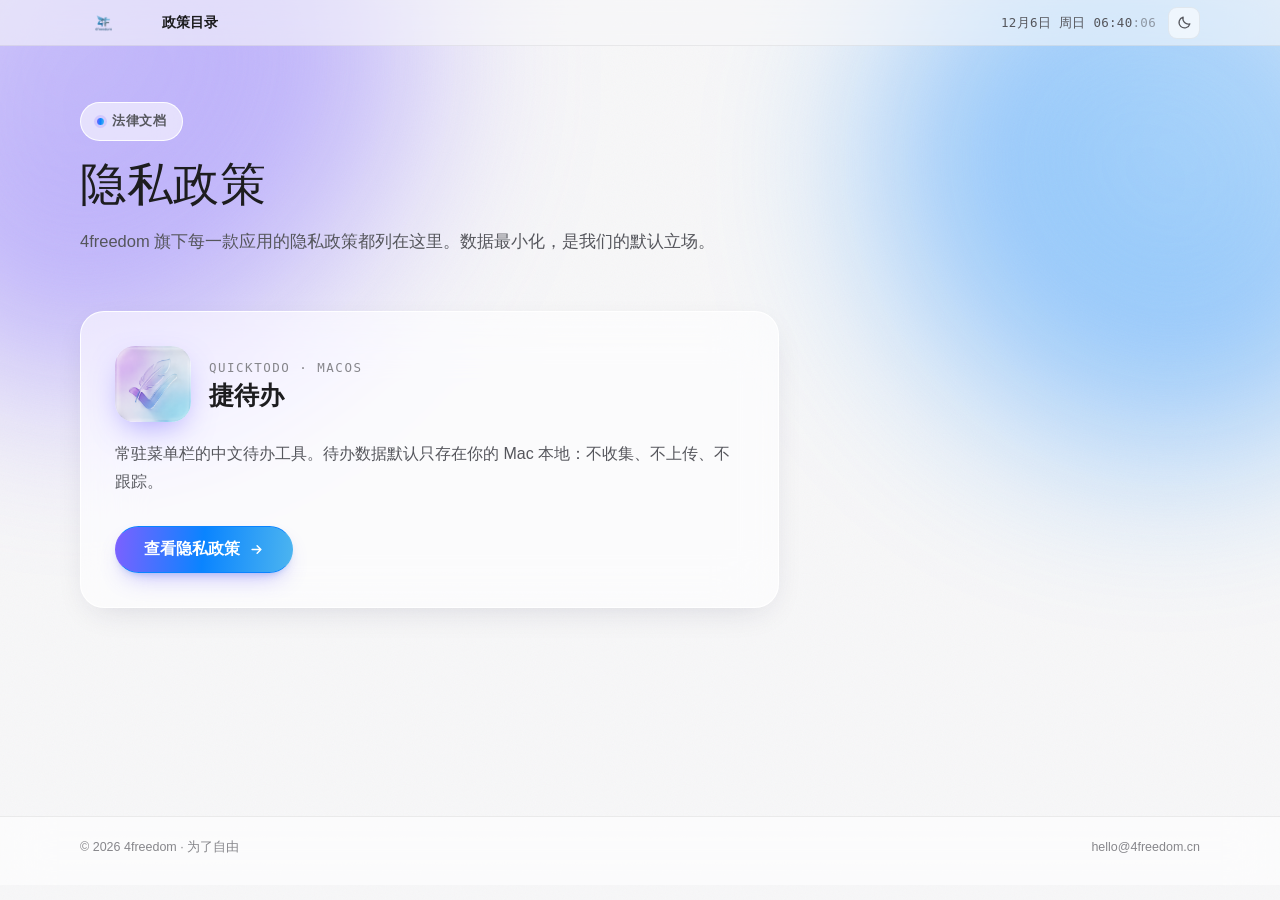
==== commit e1f8bc24: "更新：联系邮箱切换为企业域名邮箱 hello@4freedom.cn" ====
--- a/index.html
+++ b/index.html
@@ -101,7 +101,7 @@
       <div class="footer-bottom" style="border-top:none">
         <span>© 2026 4freedom · 为了自由</span>
         <div class="icp-links">
-          <a href="mailto:hello4freedom@163.com">hello4freedom@163.com</a>
+          <a href="mailto:hello@4freedom.cn">hello@4freedom.cn</a>
         </div>
       </div>
     </div>
